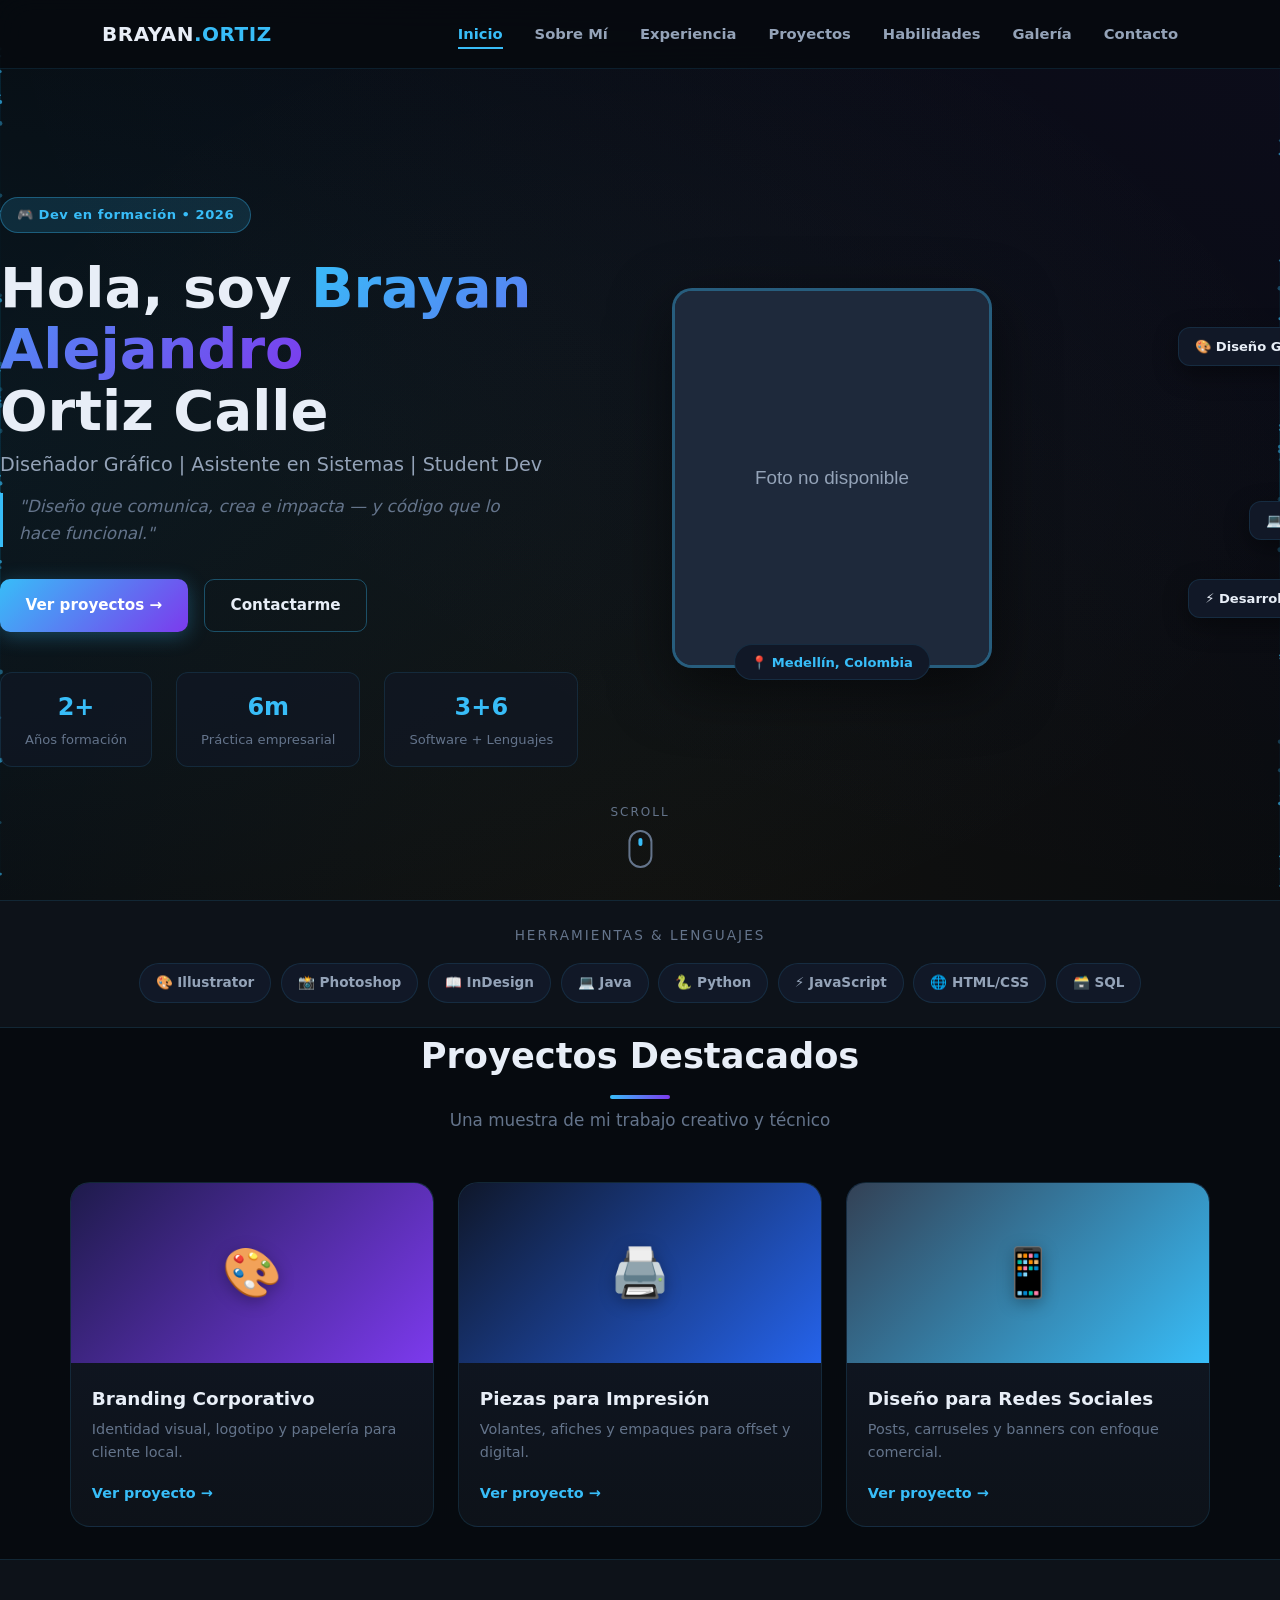
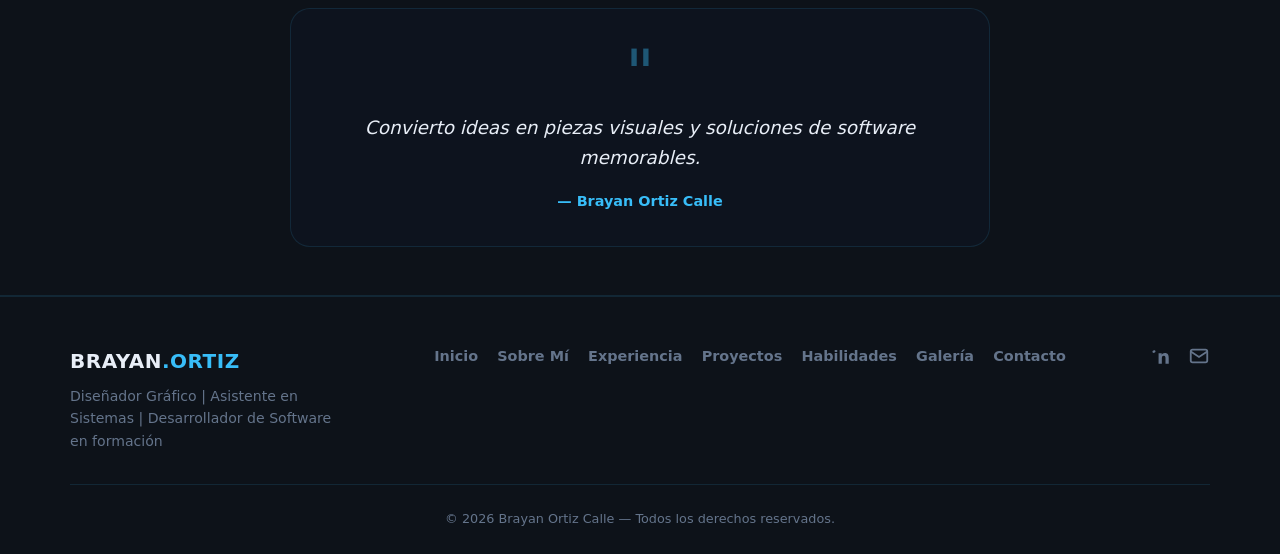
==== index.html @ 75aa7082 "Initial commit: Portafolio profesional multi-páginas - Brayan Ortiz Calle" ====
<!DOCTYPE html>
<html lang="es">
<head>
    <meta charset="UTF-8">
    <meta name="viewport" content="width=device-width, initial-scale=1.0">
    <title>Brayan Ortiz Calle | Diseñador Gráfico & Dev en Formación</title>
    <meta name="description" content="Portafolio de Brayan Ortiz Calle — Diseñador Gráfico, Asistente en Sistemas y estudiante de Desarrollo de Software. Proyectos, habilidades y experiencia.">
    <meta name="keywords" content="Brayan Ortiz Calle, diseñador gráfico, portafolio, desarrollo de software, Medellín, Adobe, Illustrator, Photoshop, Java, Python">
    <meta name="author" content="Brayan Ortiz Calle">
    <meta name="robots" content="index, follow">
    <meta property="og:title" content="Brayan Ortiz Calle — Portafolio Profesional">
    <meta property="og:description" content="Diseñador Gráfico | Asistente en Sistemas | Dev en Formación">
    <meta property="og:type" content="website">
    <meta property="og:url" content="https://brayanortiz906-lab.github.io/BrayanOrtizCalle/">
    <link rel="canonical" href="https://brayanortiz906-lab.github.io/BrayanOrtizCalle/">
    <link rel="stylesheet" href="css/style.css">
</head>
<body>
    <!-- NAVBAR -->
    <nav class="navbar">
        <div class="nav-container">
            <a href="index.html" class="nav-logo">BRAYAN<span>.ORTIZ</span></a>
            <button class="hamburger" id="hamburger" aria-label="Menu">
                <span></span><span></span><span></span>
            </button>
            <ul class="nav-menu" id="navMenu">
                <li><a href="index.html" class="active">Inicio</a></li>
                <li><a href="sobre-mi.html">Sobre Mí</a></li>
                <li><a href="experiencia.html">Experiencia</a></li>
                <li><a href="proyectos.html">Proyectos</a></li>
                <li><a href="habilidades.html">Habilidades</a></li>
                <li><a href="galeria.html">Galería</a></li>
                <li><a href="contacto.html">Contacto</a></li>
            </ul>
        </div>
    </nav>

    <!-- HERO -->
    <section class="hero" id="inicio">
        <div class="hero-particles" id="particles"></div>
        <div class="hero-content">
            <div class="hero-text">
                <span class="hero-badge">🎮 Dev en formación • 2026</span>
                <h1>Hola, soy <span class="highlight">Brayan Alejandro</span><br>Ortiz Calle</h1>
                <p class="subtitle">Diseñador Gráfico | Asistente en Sistemas | Student Dev</p>
                <p class="tagline">"Diseño que comunica, crea e impacta — y código que lo hace funcional."</p>
                <div class="hero-buttons">
                    <a href="proyectos.html" class="btn btn-primary">Ver proyectos →</a>
                    <a href="contacto.html" class="btn btn-secondary">Contactarme</a>
                </div>
                <div class="hero-stats">
                    <div class="stat"><strong>2+</strong><span>Años formación</span></div>
                    <div class="stat"><strong>6m</strong><span>Práctica empresarial</span></div>
                    <div class="stat"><strong>3+6</strong><span>Software + Lenguajes</span></div>
                </div>
            </div>
            <div class="hero-image">
                <div class="image-wrapper">
                    <img src="img/perfil.jpg" alt="Brayan Ortiz Calle" class="profile-img" onerror="this.src='data:image/svg+xml,<svg xmlns=%22http://www.w3.org/2000/svg%22 viewBox=%220 0 300 380%22><rect fill=%22%231e293b%22 width=%22300%22 height=%22380%22/><text x=%2250%25%22 y=%2250%25%22 text-anchor=%22middle%22 dy=%22.3em%22 fill=%22%2394a3b8%22 font-size=%2218%22 font-family=%22sans-serif%22>Foto no disponible</text></svg>'">
                    <div class="image-badge">📍 Medellín, Colombia</div>
                </div>
                <!-- Floating badges -->
                <div class="float-badge float-1">🎨 Diseño Gráfico</div>
                <div class="float-badge float-2">💻 Sistemas</div>
                <div class="float-badge float-3">⚡ Desarrollo SW</div>
            </div>
        </div>
        <div class="scroll-indicator">
            <span>Scroll</span>
            <div class="mouse">
                <div class="wheel"></div>
            </div>
        </div>
    </section>

    <!-- SKILLS MINI -->
    <section class="skills-mini">
        <div class="container">
            <p class="skills-label">Herramientas & Lenguajes</p>
            <div class="skills-chips">
                <span class="chip">🎨 Illustrator</span>
                <span class="chip">📸 Photoshop</span>
                <span class="chip">📖 InDesign</span>
                <span class="chip">💻 Java</span>
                <span class="chip">🐍 Python</span>
                <span class="chip">⚡ JavaScript</span>
                <span class="chip">🌐 HTML/CSS</span>
                <span class="chip">🗃️ SQL</span>
            </div>
        </div>
    </section>

    <!-- FEATURED PROJECTS -->
    <section class="featured">
        <div class="container">
            <div class="section-header">
                <h2>Proyectos Destacados</h2>
                <p>Una muestra de mi trabajo creativo y técnico</p>
            </div>
            <div class="projects-grid">
                <div class="project-card">
                    <div class="project-img" style="background: linear-gradient(135deg, #1e1b4b, #7c3aed);">
                        <span class="proj-icon">🎨</span>
                    </div>
                    <div class="project-info">
                        <h3>Branding Corporativo</h3>
                        <p>Identidad visual, logotipo y papelería para cliente local.</p>
                        <a href="proyectos.html" class="proj-link">Ver proyecto →</a>
                    </div>
                </div>
                <div class="project-card">
                    <div class="project-img" style="background: linear-gradient(135deg, #0f172a, #2563eb);">
                        <span class="proj-icon">🖨️</span>
                    </div>
                    <div class="project-info">
                        <h3>Piezas para Impresión</h3>
                        <p>Volantes, afiches y empaques para offset y digital.</p>
                        <a href="proyectos.html" class="proj-link">Ver proyecto →</a>
                    </div>
                </div>
                <div class="project-card">
                    <div class="project-img" style="background: linear-gradient(135deg, #334155, #38bdf8);">
                        <span class="proj-icon">📱</span>
                    </div>
                    <div class="project-info">
                        <h3>Diseño para Redes Sociales</h3>
                        <p>Posts, carruseles y banners con enfoque comercial.</p>
                        <a href="proyectos.html" class="proj-link">Ver proyecto →</a>
                    </div>
                </div>
            </div>
        </div>
    </section>

    <!-- QUOTE -->
    <section class="quote-section">
        <div class="container">
            <blockquote class="quote-card">
                <span class="quote-mark">"</span>
                <p>Convierto ideas en piezas visuales y soluciones de software memorables.</p>
                <cite>— Brayan Ortiz Calle</cite>
            </blockquote>
        </div>
    </section>

    <!-- FOOTER -->
    <footer class="footer">
        <div class="container">
            <div class="footer-content">
                <div class="footer-brand">
                    <a href="index.html" class="nav-logo">BRAYAN<span>.ORTIZ</span></a>
                    <p>Diseñador Gráfico | Asistente en Sistemas | Desarrollador de Software en formación</p>
                </div>
                <div class="footer-links">
                    <a href="index.html">Inicio</a>
                    <a href="sobre-mi.html">Sobre Mí</a>
                    <a href="experiencia.html">Experiencia</a>
                    <a href="proyectos.html">Proyectos</a>
                    <a href="habilidades.html">Habilidades</a>
                    <a href="galeria.html">Galería</a>
                    <a href="contacto.html">Contacto</a>
                </div>
                <div class="footer-social">
                    <a href="https://www.linkedin.com/in/brayan-alejandro-ortiz-calle-86077b2bb" target="_blank" rel="noopener" aria-label="LinkedIn">
                        <svg viewBox="0 0 24 24" width="22" height="22" fill="currentColor"><path d="M20.447 20.452h-3.554v-5.569c0-1.328-.027-3.037-1.852-3.037-1.853 0-2.136 1.445-2.136 2.939v5.667H9.351V9h3.414v1.561h.046c.477-.9 1.637-1.85 3.37-1.85 3.601 0 4.267 2.37 4.267 5.455v6.286zM5.337 7.433c0 .718-.587 1.291-1.351 1.291-.764 0-1.35-.573-1.35-1.291 0-.717.586-1.29.764-1.291.176-.001.351-.075.526-.182.175-.108.45-.13.696-.13.717 0 1.351.573 1.351 1.291 0 .718-.587 1.291-1.351 1.291z"/></svg>
                    </a>
                    <a href="mailto:ortizcallebrayanalejadro@gmail.com" aria-label="Email">
                        <svg viewBox="0 0 24 24" width="22" height="22" fill="none" stroke="currentColor" stroke-width="2"><rect x="3" y="5" width="18" height="14" rx="2"/><path d="M3 7l9 6 9-6"/></svg>
                    </a>
                </div>
            </div>
            <p class="footer-copy">© 2026 Brayan Ortiz Calle — Todos los derechos reservados.</p>
        </div>
    </footer>

    <script src="js/main.js"></script>
</body>
</html>
---- css/style.css ----
/* ═══════════════════════════════════════
   Brayan Ortiz Calle — Portafolio V2
   Tema: Aventurero / Gaming / Vehicles
   ═══════════════════════════════════════ */

:root {
    --bg-primary: #060a0f;
    --bg-secondary: #0d1219;
    --bg-card: #111827;
    --bg-card-hover: #1a2332;
    --text-primary: #e8eef7;
    --text-secondary: #94a3b8;
    --text-muted: #64748b;
    --accent: #38bdf8;
    --accent2: #7c3aed;
    --accent3: #f59e0b;
    --accent-glow: rgba(56, 189, 248, 0.15);
    --danger: #ef4444;
    --success: #22c55e;
    --border: rgba(56, 189, 248, 0.12);
    --border-hover: rgba(56, 189, 248, 0.35);
    --radius: 14px;
    --radius-lg: 20px;
    --font-main: 'Segoe UI', system-ui, -apple-system, sans-serif;
    --max-width: 1140px;
}

/* ═══ RESET & BASE ═══ */
*, *::before, *::after { margin: 0; padding: 0; box-sizing: border-box; }
html { scroll-behavior: smooth; }
body {
    font-family: var(--font-main);
    background: var(--bg-primary);
    color: var(--text-primary);
    line-height: 1.6;
    overflow-x: hidden;
}
a { color: inherit; text-decoration: none; transition: .25s; }
img { max-width: 100%; display: block; }
ul { list-style: none; }
.container { width: 92%; max-width: var(--max-width); margin: 0 auto; }
.section { padding: 5rem 0; }

/* ═══ SCROLLBAR ═══ */
::-webkit-scrollbar { width: 8px; }
::-webkit-scrollbar-track { background: var(--bg-primary); }
::-webkit-scrollbar-thumb { background: var(--accent); border-radius: 4px; }
::-webkit-scrollbar-thumb:hover { background: var(--accent2); }

/* ═══ SELECTION ═══ */
::selection { background: var(--accent); color: var(--bg-primary); }

/* ═══ NAVBAR ═══ */
.navbar {
    position: fixed;
    top: 0;
    left: 0;
    right: 0;
    z-index: 1000;
    background: rgba(6, 10, 15, 0.85);
    backdrop-filter: blur(16px);
    border-bottom: 1px solid var(--border);
    padding: 0 0;
}
.nav-container {
    max-width: var(--max-width);
    margin: 0 auto;
    padding: 0 2rem;
    display: flex;
    align-items: center;
    justify-content: space-between;
    height: 68px;
}
.nav-logo {
    font-size: 1.25rem;
    font-weight: 800;
    letter-spacing: 0.5px;
}
.nav-logo span { color: var(--accent); }
.nav-menu { display: flex; gap: 2rem; }
.nav-menu a {
    color: var(--text-secondary);
    font-weight: 600;
    font-size: 0.92rem;
    position: relative;
    padding: 0.3rem 0;
}
.nav-menu a::after {
    content: '';
    position: absolute;
    bottom: -2px;
    left: 0;
    width: 0;
    height: 2px;
    background: var(--accent);
    transition: width .25s;
}
.nav-menu a:hover, .nav-menu a.active { color: var(--accent); }
.nav-menu a:hover::after, .nav-menu a.active::after { width: 100%; }

.hamburger {
    display: none;
    flex-direction: column;
    gap: 5px;
    cursor: pointer;
    padding: 4px;
    z-index: 1001;
}
.hamburger span {
    width: 26px;
    height: 2px;
    background: var(--text-primary);
    border-radius: 2px;
    transition: .3s;
}
.hamburger.active span:nth-child(1) { transform: rotate(45deg) translate(5px, 5px); }
.hamburger.active span:nth-child(2) { opacity: 0; }
.hamburger.active span:nth-child(3) { transform: rotate(-45deg) translate(5px, -5px); }

/* ═══ HERO ═══ */
.hero {
    min-height: 100vh;
    display: flex;
    align-items: center;
    justify-content: center;
    position: relative;
    background: var(--bg-primary);
    padding: 8rem 0 4rem;
    overflow: hidden;
}
.hero::before {
    content: '';
    position: absolute;
    top: -50%;
    left: -50%;
    width: 200%;
    height: 200%;
    background:
        radial-gradient(ellipse at 20% 50%, rgba(56, 189, 248, 0.08) 0%, transparent 50%),
        radial-gradient(ellipse at 80% 20%, rgba(124, 58, 237, 0.06) 0%, transparent 50%),
        radial-gradient(ellipse at 50% 80%, rgba(245, 158, 11, 0.05) 0%, transparent 50%);
    animation: heroBgShift 20s ease-in-out infinite alternate;
    pointer-events: none;
}
@keyframes heroBgShift {
    0% { transform: translate(0, 0) rotate(0deg); }
    100% { transform: translate(-5%, -5%) rotate(3deg); }
}

/* Particles canvas */
#particles {
    position: absolute;
    top: 0;
    left: 0;
    width: 100%;
    height: 100%;
    pointer-events: none;
    z-index: 0;
}

.hero-content {
    position: relative;
    z-index: 1;
    display: grid;
    grid-template-columns: 1fr 1fr;
    gap: 4rem;
    align-items: center;
    width: 100%;
}
.hero-text { max-width: 600px; }
.hero-badge {
    display: inline-block;
    background: var(--accent-glow);
    border: 1px solid var(--border-hover);
    color: var(--accent);
    padding: 0.4rem 1rem;
    border-radius: 999px;
    font-size: 0.82rem;
    font-weight: 700;
    letter-spacing: 0.5px;
    margin-bottom: 1.5rem;
    animation: fadeInUp 0.6s ease forwards;
}
.hero-text h1 {
    font-size: clamp(2.2rem, 5vw, 3.5rem);
    line-height: 1.1;
    margin-bottom: 0.5rem;
    animation: fadeInUp 0.6s 0.1s ease both;
}
.hero-text h1 .highlight {
    background: linear-gradient(135deg, var(--accent), var(--accent2));
    -webkit-background-clip: text;
    -webkit-text-fill-color: transparent;
    background-clip: text;
}
.subtitle {
    font-size: clamp(1rem, 2vw, 1.2rem);
    color: var(--text-secondary);
    font-weight: 500;
    margin-bottom: 0.8rem;
    animation: fadeInUp 0.6s 0.2s ease both;
}
.tagline {
    color: var(--text-muted);
    font-size: 1.05rem;
    max-width: 500px;
    margin-bottom: 2rem;
    font-style: italic;
    border-left: 3px solid var(--accent);
    padding-left: 1rem;
    animation: fadeInUp 0.6s 0.3s ease both;
}
.hero-buttons {
    display: flex;
    gap: 1rem;
    flex-wrap: wrap;
    margin-bottom: 2.5rem;
    animation: fadeInUp 0.6s 0.4s ease both;
}
.btn {
    display: inline-flex;
    align-items: center;
    gap: 0.5rem;
    padding: 0.85rem 1.6rem;
    border-radius: 10px;
    font-weight: 700;
    font-size: 0.95rem;
    transition: all .25s;
    border: none;
    cursor: pointer;
}
.btn-primary {
    background: linear-gradient(135deg, var(--accent), var(--accent2));
    color: #fff;
    box-shadow: 0 4px 20px rgba(56, 189, 248, 0.3);
}
.btn-primary:hover {
    transform: translateY(-3px);
    box-shadow: 0 8px 30px rgba(56, 189, 248, 0.45);
}
.btn-secondary {
    background: transparent;
    border: 1.5px solid var(--border-hover);
    color: var(--text-primary);
}
.btn-secondary:hover {
    border-color: var(--accent);
    color: var(--accent);
    transform: translateY(-3px);
}

.hero-stats {
    display: flex;
    gap: 1.5rem;
    animation: fadeInUp 0.6s 0.5s ease both;
}
.hero-stats .stat {
    background: rgba(17, 24, 39, 0.6);
    border: 1px solid var(--border);
    border-radius: 12px;
    padding: 0.9rem 1.5rem;
    text-align: center;
    min-width: 110px;
}
.hero-stats .stat strong {
    display: block;
    font-size: 1.5rem;
    color: var(--accent);
}
.hero-stats .stat span {
    font-size: 0.82rem;
    color: var(--text-muted);
    margin-top: 0.2rem;
}

/* Hero image */
.hero-image { position: relative; animation: fadeInUp 0.6s 0.3s ease both; }
.image-wrapper {
    position: relative;
    display: inline-block;
}
.profile-img {
    width: 320px;
    height: 380px;
    object-fit: cover;
    border-radius: 20px;
    border: 3px solid var(--border-hover);
    box-shadow: 0 20px 60px rgba(0, 0, 0, 0.5);
    background: #1e293b;
    transition: transform .4s;
}
.profile-img:hover { transform: scale(1.02); }
.image-badge {
    position: absolute;
    bottom: -12px;
    left: 50%;
    transform: translateX(-50%);
    background: var(--bg-card);
    border: 1px solid var(--border);
    padding: 0.4rem 1rem;
    border-radius: 999px;
    font-size: 0.82rem;
    font-weight: 600;
    color: var(--accent);
    white-space: nowrap;
}

.float-badge {
    position: absolute;
    background: var(--bg-card);
    border: 1px solid var(--border);
    border-radius: 12px;
    padding: 0.5rem 1rem;
    font-size: 0.82rem;
    font-weight: 600;
    color: var(--text-primary);
    box-shadow: 0 8px 24px rgba(0, 0, 0, 0.4);
    animation: float 3s ease-in-out infinite;
    white-space: nowrap;
}
.float-1 { top: 10%; right: -10%; animation-delay: 0s; }
.float-2 { top: 55%; right: -15%; animation-delay: 0.5s; }
.float-3 { bottom: 15%; right: -10%; animation-delay: 1s; }
@keyframes float {
    0%, 100% { transform: translateY(0); }
    50% { transform: translateY(-10px); }
}

.scroll-indicator {
    position: absolute;
    bottom: 2rem;
    left: 50%;
    transform: translateX(-50%);
    display: flex;
    flex-direction: column;
    align-items: center;
    gap: 0.5rem;
    color: var(--text-muted);
    font-size: 0.75rem;
    letter-spacing: 2px;
    text-transform: uppercase;
    animation: bounce 2s infinite;
}
.mouse {
    width: 24px;
    height: 38px;
    border: 2px solid var(--text-muted);
    border-radius: 12px;
    position: relative;
}
.wheel {
    width: 4px;
    height: 8px;
    background: var(--accent);
    border-radius: 2px;
    position: absolute;
    top: 6px;
    left: 50%;
    transform: translateX(-50%);
    animation: scrollWheel 2s infinite;
}
@keyframes scrollWheel {
    0% { opacity: 1; transform: translateX(-50%) translateY(0); }
    100% { opacity: 0; transform: translateX(-50%) translateY(14px); }
}
@keyframes bounce {
    0%, 100% { transform: translateX(-50%) translateY(0); }
    50% { transform: translateX(-50%) translateY(-6px); }
}
@keyframes fadeInUp {
    from { opacity: 0; transform: translateY(25px); }
    to { opacity: 1; transform: translateY(0); }
}

/* ═══ SKILLS MINI ═══ */
.skills-mini {
    background: var(--bg-secondary);
    border-top: 1px solid var(--border);
    border-bottom: 1px solid var(--border);
    padding: 1.5rem 0;
}
.skills-label {
    text-align: center;
    color: var(--text-muted);
    font-size: 0.85rem;
    text-transform: uppercase;
    letter-spacing: 2px;
    margin-bottom: 1rem;
}
.skills-chips {
    display: flex;
    flex-wrap: wrap;
    justify-content: center;
    gap: 0.6rem;
}
.chip {
    background: var(--bg-card);
    border: 1px solid var(--border);
    color: var(--text-secondary);
    padding: 0.5rem 1rem;
    border-radius: 999px;
    font-size: 0.85rem;
    font-weight: 600;
    transition: all .2s;
}
.chip:hover {
    border-color: var(--accent);
    color: var(--accent);
    transform: translateY(-2px);
    box-shadow: 0 4px 12px rgba(56, 189, 248, 0.15);
}

/* ═══ SECTION HEADER ═══ */
.section-header {
    text-align: center;
    margin-bottom: 3rem;
}
.section-header h2 {
    font-size: clamp(1.8rem, 3.5vw, 2.2rem);
    margin-bottom: 0.5rem;
}
.section-header h2::after {
    content: '';
    display: block;
    width: 60px;
    height: 4px;
    background: linear-gradient(90deg, var(--accent), var(--accent2));
    margin: 0.7rem auto 0;
    border-radius: 2px;
}
.section-header p {
    color: var(--text-muted);
    font-size: 1.05rem;
    max-width: 550px;
    margin: 0 auto;
}

/* ═══ FEATURED PROJECTS ═══ */
.featured { background: var(--bg-primary); }
.projects-grid {
    display: grid;
    grid-template-columns: repeat(auto-fit, minmax(280px, 1fr));
    gap: 1.5rem;
}
.project-card {
    background: linear-gradient(180deg, var(--bg-card), var(--bg-secondary));
    border: 1px solid var(--border);
    border-radius: var(--radius-lg);
    overflow: hidden;
    transition: all .3s;
    cursor: pointer;
}
.project-card:hover {
    transform: translateY(-8px);
    border-color: var(--border-hover);
    box-shadow: 0 20px 50px rgba(0, 0, 0, 0.4);
}
.project-img {
    height: 180px;
    display: flex;
    align-items: center;
    justify-content: center;
    font-size: 3.5rem;
}
.project-info { padding: 1.3rem; }
.project-info h3 { font-size: 1.15rem; margin-bottom: 0.3rem; }
.project-info p {
    color: var(--text-muted);
    font-size: 0.9rem;
    margin-bottom: 0.8rem;
}
.proj-link {
    color: var(--accent);
    font-weight: 700;
    font-size: 0.9rem;
    display: inline-flex;
    align-items: center;
    gap: 0.3rem;
}
.proj-link:hover { gap: 0.6rem; }

/* ═══ QUOTE SECTION ═══ */
.quote-section {
    background: var(--bg-secondary);
    border-top: 1px solid var(--border);
    border-bottom: 1px solid var(--border);
    padding: 3rem 0;
}
.quote-card {
    max-width: 700px;
    margin: 0 auto;
    text-align: center;
    padding: 2rem;
    background: rgba(17, 24, 39, 0.4);
    border: 1px solid var(--border);
    border-radius: var(--radius-lg);
}
.quote-card .quote-mark {
    font-size: 4rem;
    color: var(--accent);
    line-height: 1;
    opacity: 0.4;
}
.quote-card p {
    font-size: 1.15rem;
    font-style: italic;
    margin: 0.5rem 0 1rem;
    color: var(--text-primary);
}
.quote-card cite {
    color: var(--accent);
    font-weight: 700;
    font-style: normal;
    font-size: 0.9rem;
}

/* ═══ FOOTER ═══ */
.footer {
    background: var(--bg-secondary);
    border-top: 1px solid var(--border);
    padding: 3rem 0 1.5rem;
}
.footer-content {
    display: flex;
    flex-wrap: wrap;
    justify-content: space-between;
    align-items: flex-start;
    gap: 2rem;
}
.footer-brand .nav-logo { display: inline-block; margin-bottom: 0.5rem; }
.footer-brand p {
    color: var(--text-muted);
    font-size: 0.88rem;
    max-width: 280px;
}
.footer-links { display: flex; flex-wrap: wrap; gap: 1.2rem; }
.footer-links a {
    color: var(--text-muted);
    font-weight: 600;
    font-size: 0.9rem;
}
.footer-links a:hover { color: var(--accent); }
.footer-social { display: flex; gap: 1rem; }
.footer-social a { color: var(--text-muted); transition: .2s; }
.footer-social a:hover { color: var(--accent); transform: translateY(-2px); }
.footer-copy {
    text-align: center;
    color: var(--text-muted);
    font-size: 0.8rem;
    margin-top: 2rem;
    padding-top: 1.5rem;
    border-top: 1px solid var(--border);
}

/* ═══ RESPONSIVE ═══ */
/* ── Página Sobre Mí ── */
.sobre-mi-section { background: var(--bg-primary); }
.about-grid {
  display: grid;
  grid-template-columns: 380px 1fr;
  gap: 3rem;
  align-items: start;
  margin-bottom: 3rem;
}
.about-image-col { position: relative; }
.about-image-wrapper {
  position: relative;
}
.about-img {
  width: 320px;
  height: 380px;
  object-fit: cover;
  border-radius: var(--radius-lg);
  border: 3px solid var(--border-hover);
  box-shadow: 0 20px 60px rgba(0,0,0,.5);
  background: #1e293b;
}
.about-image-glow {
  position: absolute;
  inset: -15px;
  border: 1px solid rgba(56,189,248,.2);
  border-radius: 26px;
  animation: spin 20s linear infinite;
  pointer-events: none;
}
@keyframes spin { to { transform: rotate(360deg); } }
.about-location-badge {
  display: flex;
  align-items: center;
  gap: .4rem;
  background: var(--bg-card);
  border: 1px solid var(--border);
  padding: .4rem .9rem;
  border-radius: 999px;
  font-size: .85rem;
  font-weight: 600;
  color: var(--accent);
  margin-top: 1rem;
}
.loc-icon { font-size: 1rem; }
.about-text-col { padding-top: .5rem; }
.about-heading {
  font-size: 1.3rem;
  margin-bottom: 1rem;
  color: var(--accent);
}
.about-text-col > p {
  color: var(--text-secondary);
  margin-bottom: 1rem;
}
.about-values {
  display: grid;
  grid-template-columns: 1fr 1fr 1fr;
  gap: 1rem;
  margin: 2rem 0;
}
.value-card {
  background: var(--bg-card);
  border: 1px solid var(--border);
  border-radius: var(--radius);
  padding: 1.2rem;
  transition: all .25s;
}
.value-card:hover {
  border-color: var(--border-hover);
  transform: translateY(-4px);
  box-shadow: 0 10px 30px rgba(0,0,0,.3);
}
.value-icon { font-size: 1.8rem; margin-bottom: .5rem; display: block; }
.value-card h4 { font-size: 1rem; margin-bottom: .3rem; }
.value-card p { color: var(--text-muted); font-size: .88rem; }
.hobbies-section {
  margin-top: 2rem;
  padding-top: 1.5rem;
  border-top: 1px solid var(--border);
}
.hobbies-section h4 {
  margin-bottom: 1rem;
  color: var(--text-primary);
}
.hobbies-grid {
  display: flex;
  flex-wrap: wrap;
  gap: .6rem;
}
.hobby-tag {
  background: var(--bg-card);
  border: 1px solid var(--border);
  color: var(--text-secondary);
  padding: .5rem .9rem;
  border-radius: 999px;
  font-size: .85rem;
  font-weight: 600;
  transition: all .2s;
}
.hobby-tag:hover {
  border-color: var(--accent);
  color: var(--accent);
  transform: translateY(-2px);
}
.stats-container {
  display: flex;
  align-items: stretch;
  gap: 0;
  background: var(--bg-card);
  border: 1px solid var(--border);
  border-radius: var(--radius-lg);
  overflow: hidden;
  max-width: 800px;
  margin: 0 auto;
}
.big-stat {
  flex: 1;
  padding: 1.5rem 1rem;
  text-align: center;
  border-right: 1px solid var(--border);
}
.big-stat:last-child { border-right: none; }
.big-stat-num {
  display: block;
  font-size: 2.2rem;
  font-weight: 800;
  color: var(--accent);
  font-variant-numeric: tabular-nums;
}
.big-stat-label {
  font-size: .82rem;
  color: var(--text-muted);
  margin-top: .2rem;
}
.big-stat-divider {
  width: 1px;
  background: var(--border);
  align-self: stretch;
}

/* ── Página Experiencia ── */
.experiencia-section { background: var(--bg-primary); }
.timeline {
  position: relative;
  max-width: 800px;
  margin: 0 auto;
  padding: 1rem 0;
}
.timeline::before {
  content: '';
  position: absolute;
  left: 20px;
  top: 0;
  bottom: 0;
  width: 2px;
  background: linear-gradient(180deg, var(--accent), var(--accent2), transparent);
}
.timeline-item {
  position: relative;
  padding-left: 55px;
  margin-bottom: 2rem;
}
.tl-dot {
  position: absolute;
  left: 12px;
  top: 18px;
  width: 18px;
  height: 18px;
  border-radius: 50%;
  background: var(--accent);
  box-shadow: 0 0 0 5px rgba(56,189,248,.2), 0 0 20px rgba(56,189,248,.3);
  z-index: 1;
}
.tl-card {
  background: linear-gradient(180deg, var(--bg-card), var(--bg-secondary));
  border: 1px solid var(--border);
  border-radius: var(--radius);
  padding: 1.5rem;
  transition: all .25s;
}
.tl-card:hover {
  border-color: var(--border-hover);
  box-shadow: 0 8px 30px rgba(0,0,0,.3);
}
.tl-header {
  display: flex;
  justify-content: space-between;
  align-items: center;
  margin-bottom: .8rem;
  flex-wrap: wrap;
  gap: .5rem;
}
.tl-date {
  color: var(--accent);
  font-weight: 700;
  font-size: .88rem;
}
.tl-duration {
  background: var(--bg-primary);
  border: 1px solid var(--border);
  color: var(--text-muted);
  padding: .2rem .7rem;
  border-radius: 999px;
  font-size: .78rem;
}
.tl-card h3 { font-size: 1.2rem; margin-bottom: .2rem; }
.tl-card .empresa {
  color: var(--accent);
  font-weight: 700;
  font-size: .95rem;
  margin-bottom: .8rem;
}
.tl-list { margin-left: 1.2rem; color: var(--text-secondary); }
.tl-list li { margin-bottom: .4rem; font-size: .92rem; }
.tl-list li::before { content: '✓ '; color: var(--success); }

.exp-skills {
  margin-top: 3rem;
  padding: 2rem;
  background: var(--bg-card);
  border: 1px solid var(--border);
  border-radius: var(--radius-lg);
}
.exp-skills-title {
  margin-bottom: 1.2rem;
  color: var(--text-primary);
}
.exp-skills-grid {
  display: flex;
  flex-wrap: wrap;
  gap: .6rem;
}
.exp-skill-chip {
  background: var(--bg-primary);
  border: 1px solid var(--border);
  color: var(--text-secondary);
  padding: .5rem .9rem;
  border-radius: 999px;
  font-size: .85rem;
  font-weight: 600;
  transition: all .2s;
}
.exp-skill-chip:hover {
  border-color: var(--accent);
  color: var(--accent);
  transform: translateY(-2px);
}

/* ── Página Proyectos ── */
.proyectos-section { background: var(--bg-primary); }
.filter-bar {
  display: flex;
  justify-content: center;
  gap: .8rem;
  margin-bottom: 2.5rem;
  flex-wrap: wrap;
}
.filter-btn {
  background: var(--bg-card);
  border: 1px solid var(--border);
  color: var(--text-secondary);
  padding: .55rem 1.2rem;
  border-radius: 999px;
  font-size: .88rem;
  font-weight: 600;
  cursor: pointer;
  transition: all .2s;
}
.filter-btn:hover {
  border-color: var(--accent);
  color: var(--accent);
}
.filter-btn.active {
  background: var(--accent);
  border-color: var(--accent);
  color: var(--bg-primary);
}
.projects-grid {
  display: grid;
  grid-template-columns: repeat(auto-fit, minmax(300px, 1fr));
  gap: 1.5rem;
  margin-bottom: 2rem;
}
.project-card {
  background: linear-gradient(180deg, var(--bg-card), var(--bg-secondary));
  border: 1px solid var(--border);
  border-radius: var(--radius-lg);
  overflow: hidden;
  transition: all .3s;
}
.project-card:hover {
  transform: translateY(-6px);
  border-color: var(--border-hover);
  box-shadow: 0 18px 45px rgba(0,0,0,.4);
}
.project-img {
  height: 180px;
  display: flex;
  align-items: center;
  justify-content: center;
  position: relative;
  font-size: 3rem;
  transition: transform .3s;
}
.project-card:hover .project-img { transform: scale(1.03); }
.proj-icon { filter: drop-shadow(0 4px 8px rgba(0,0,0,.3)); }
.project-img-overlay {
  position: absolute;
  top: 1rem;
  right: 1rem;
}
.overlay-tag {
  background: rgba(0,0,0,.6);
  backdrop-filter: blur(8px);
  padding: .3rem .7rem;
  border-radius: 8px;
  font-size: .75rem;
  font-weight: 700;
  color: var(--accent);
}
.project-meta {
  margin-bottom: .5rem;
  display: flex;
  gap: .5rem;
  flex-wrap: wrap;
}
.meta-tag {
  background: var(--accent-glow);
  border: 1px solid var(--border);
  color: var(--accent);
  padding: .15rem .6rem;
  border-radius: 6px;
  font-size: .72rem;
  font-weight: 700;
}
.project-info { padding: 1.3rem; }
.project-info h3 { font-size: 1.15rem; margin-bottom: .3rem; }
.project-info p {
  color: var(--text-muted);
  font-size: .9rem;
  margin-bottom: 1rem;
}
.project-tags {
  display: flex;
  gap: .5rem;
  flex-wrap: wrap;
}
.p-tag {
  background: var(--bg-primary);
  border: 1px solid var(--border);
  color: var(--text-muted);
  padding: .25rem .6rem;
  border-radius: 6px;
  font-size: .75rem;
  font-weight: 600;
}
.projects-cta {
  text-align: center;
  padding: 2rem;
  background: var(--bg-card);
  border: 1px solid var(--border);
  border-radius: var(--radius-lg);
}
.projects-cta p {
  color: var(--text-secondary);
  margin-bottom: 1rem;
}
.projects-cta .btn { margin-top: .5rem; }

/* ── Página Habilidades ── */
.habilidades-section { background: var(--bg-primary); }
.skills-category {
  margin-bottom: 2.5rem;
}
.category-title {
  font-size: 1.3rem;
  margin-bottom: 1.2rem;
  padding-bottom: .6rem;
  border-bottom: 2px solid var(--border);
  display: inline-block;
}
.soft-skills-row {
  display: grid;
  grid-template-columns: repeat(auto-fit, minmax(240px, 1fr));
  gap: 1rem;
}
.soft-skill {
  background: var(--bg-card);
  border: 1px solid var(--border);
  border-radius: var(--radius);
  padding: 1.2rem;
  transition: all .25s;
}
.soft-skill:hover {
  border-color: var(--border-hover);
  transform: translateY(-3px);
}
.soft-icon { font-size: 1.8rem; display: block; margin-bottom: .5rem; }
.soft-skill h4 { font-size: 1rem; margin-bottom: .3rem; }
.soft-skill p { color: var(--text-muted); font-size: .88rem; }
.skills-progress {
  display: flex;
  flex-direction: column;
  gap: 1rem;
}
.skill-item { background: var(--bg-card); border: 1px solid var(--border); border-radius: var(--radius); padding: 1rem 1.2rem; }
.skill-header {
  display: flex;
  justify-content: space-between;
  align-items: center;
  margin-bottom: .6rem;
  flex-wrap: wrap;
  gap: .5rem;
}
.skill-header > div { display: flex; align-items: center; gap: .5rem; }
.skill-icon { font-size: 1.3rem; }
.skill-name { font-weight: 700; font-size: .95rem; }
.skill-percent {
  color: var(--accent);
  font-weight: 800;
  font-size: .9rem;
  font-variant-numeric: tabular-nums;
}
.skill-bar-bg {
  height: 10px;
  background: var(--bg-primary);
  border-radius: 999px;
  overflow: hidden;
  border: 1px solid var(--border);
}
.skill-bar-fill {
  height: 100%;
  background: linear-gradient(90deg, var(--accent), var(--accent2));
  border-radius: 999px;
  transition: width 1.2s cubic-bezier(0.25, 0.46, 0.45, 0.94);
}
.tools-grid {
  display: flex;
  flex-wrap: wrap;
  gap: .6rem;
}
.tool-chip {
  background: var(--bg-card);
  border: 1px solid var(--border);
  color: var(--text-secondary);
  padding: .5rem 1rem;
  border-radius: 999px;
  font-size: .85rem;
  font-weight: 600;
  display: flex;
  align-items: center;
  gap: .4rem;
  transition: all .2s;
}
.tool-chip:hover {
  border-color: var(--accent);
  color: var(--accent);
  transform: translateY(-2px);
}
.chip-icon { font-size: 1rem; }

/* ── Página Galería ── */
.galeria-section { background: var(--bg-primary); }
.galeria-grid {
  display: grid;
  grid-template-columns: repeat(auto-fit, minmax(260px, 1fr));
  gap: 1.5rem;
  margin-bottom: 2rem;
}
.galeria-item {
  background: var(--bg-card);
  border: 1px solid var(--border);
  border-radius: var(--radius-lg);
  overflow: hidden;
  cursor: pointer;
  transition: all .3s;
}
.galeria-item:hover {
  transform: translateY(-6px);
  border-color: var(--border-hover);
  box-shadow: 0 15px 40px rgba(0,0,0,.4);
}
.galeria-img {
  height: 170px;
  display: flex;
  align-items: center;
  justify-content: center;
  font-size: 3.5rem;
  transition: transform .3s;
}
.galeria-item:hover .galeria-img { transform: scale(1.05); }
.galeria-icon { filter: drop-shadow(0 4px 8px rgba(0,0,0,.3)); }
.galeria-item figcaption {
  padding: 1.2rem;
}
.galeria-tag {
  display: inline-block;
  background: var(--accent-glow);
  color: var(--accent);
  padding: .2rem .6rem;
  border-radius: 6px;
  font-size: .72rem;
  font-weight: 700;
  margin-bottom: .4rem;
}
.galeria-item h3 { font-size: 1.05rem; margin-bottom: .2rem; }
.galeria-item p { color: var(--text-muted); font-size: .88rem; }
.galeria-notice {
  text-align: center;
  padding: 1.5rem;
  background: var(--bg-card);
  border: 1px solid var(--border);
  border-radius: var(--radius);
}
.galeria-notice p { color: var(--text-muted); font-size: .88rem; }
.galeria-notice code {
  background: var(--bg-primary);
  padding: .1rem .4rem;
  border-radius: 4px;
  color: var(--accent);
  font-size: .82rem;
}

/* ── Página Contacto ── */
.contacto-section { background: var(--bg-primary); }
.contacto-grid {
  display: grid;
  grid-template-columns: 340px 1fr;
  gap: 2rem;
  align-items: start;
}
.contacto-info { display: flex; flex-direction: column; gap: .8rem; }
.contacto-card {
  background: var(--bg-card);
  border: 1px solid var(--border);
  border-radius: var(--radius);
  padding: 1.1rem 1.3rem;
  display: flex;
  gap: .8rem;
  align-items: flex-start;
  transition: all .25s;
}
.contacto-card:hover {
  border-color: var(--border-hover);
  transform: translateX(4px);
}
.cc-icon { font-size: 1.5rem; flex-shrink: 0; margin-top: 2px; }
.contacto-card h4 { font-size: 1rem; margin-bottom: .2rem; }
.contacto-link {
  color: var(--accent);
  font-weight: 600;
  font-size: .92rem;
}
.contacto-link:hover { text-decoration: underline; }
.contacto-text { color: var(--text-secondary); font-size: .92rem; }
.contacto-text.available { color: var(--success); font-weight: 700; }
.contacto-sub { color: var(--text-muted); font-size: .82rem; margin-top: .2rem; }
.contacto-form-col { }
.contacto-form-card {
  background: var(--bg-card);
  border: 1px solid var(--border);
  border-radius: var(--radius-lg);
  padding: 2rem;
}
.contacto-form-card h3 {
  font-size: 1.3rem;
  margin-bottom: 1.5rem;
  color: var(--text-primary);
}
.form-group { margin-bottom: 1rem; }
.form-group label {
  display: block;
  font-size: .88rem;
  font-weight: 700;
  color: var(--text-secondary);
  margin-bottom: .4rem;
}
.form-group input, .form-group textarea {
  width: 100%;
  background: var(--bg-primary);
  border: 1px solid var(--border);
  color: var(--text-primary);
  padding: .8rem 1rem;
  border-radius: 10px;
  font-family: inherit;
  font-size: 1rem;
  transition: all .2s;
}
.form-group input:focus, .form-group textarea:focus {
  outline: none;
  border-color: var(--accent);
  box-shadow: 0 0 0 3px rgba(56,189,248,.15);
}
.submit-btn {
  width: 100%;
  justify-content: center;
  margin-top: .5rem;
}
.form-note {
  text-align: center;
  color: var(--text-muted);
  font-size: .82rem;
  margin-top: 1rem;
}

/* ═══ RESPONSIVE ═══ */
@media (max-width: 900px) {
    .hero-content { grid-template-columns: 1fr; text-align: center; }
    .hero-image { order: -1; }
    .hero-image .float-badge { display: none; }
    .profile-img { width: 240px; height: 290px; }
    .nav-menu {
        position: absolute;
        top: 68px;
        left: 0;
        right: 0;
        flex-direction: column;
        background: var(--bg-primary);
        padding: 1rem 2rem;
        border-bottom: 1px solid var(--border);
        display: none;
    }
    .nav-menu.open { display: flex; }
    .hamburger { display: flex; }
    .hero-stats { justify-content: center; }
    .hero-buttons { justify-content: center; }
    .footer-content { flex-direction: column; }
    .tagline { text-align: center; border-left: none; border-top: 2px solid var(--accent); padding-top: 0.8rem; }
    .image-badge { left: 50%; }
}

@media (max-width: 500px) {
    .hero-stats { flex-direction: column; align-items: center; gap: 0.8rem; }
    .hero-buttons { flex-direction: column; align-items: center; }
    .btn { width: 100%; justify-content: center; }
    .section { padding: 3rem 0; }
}
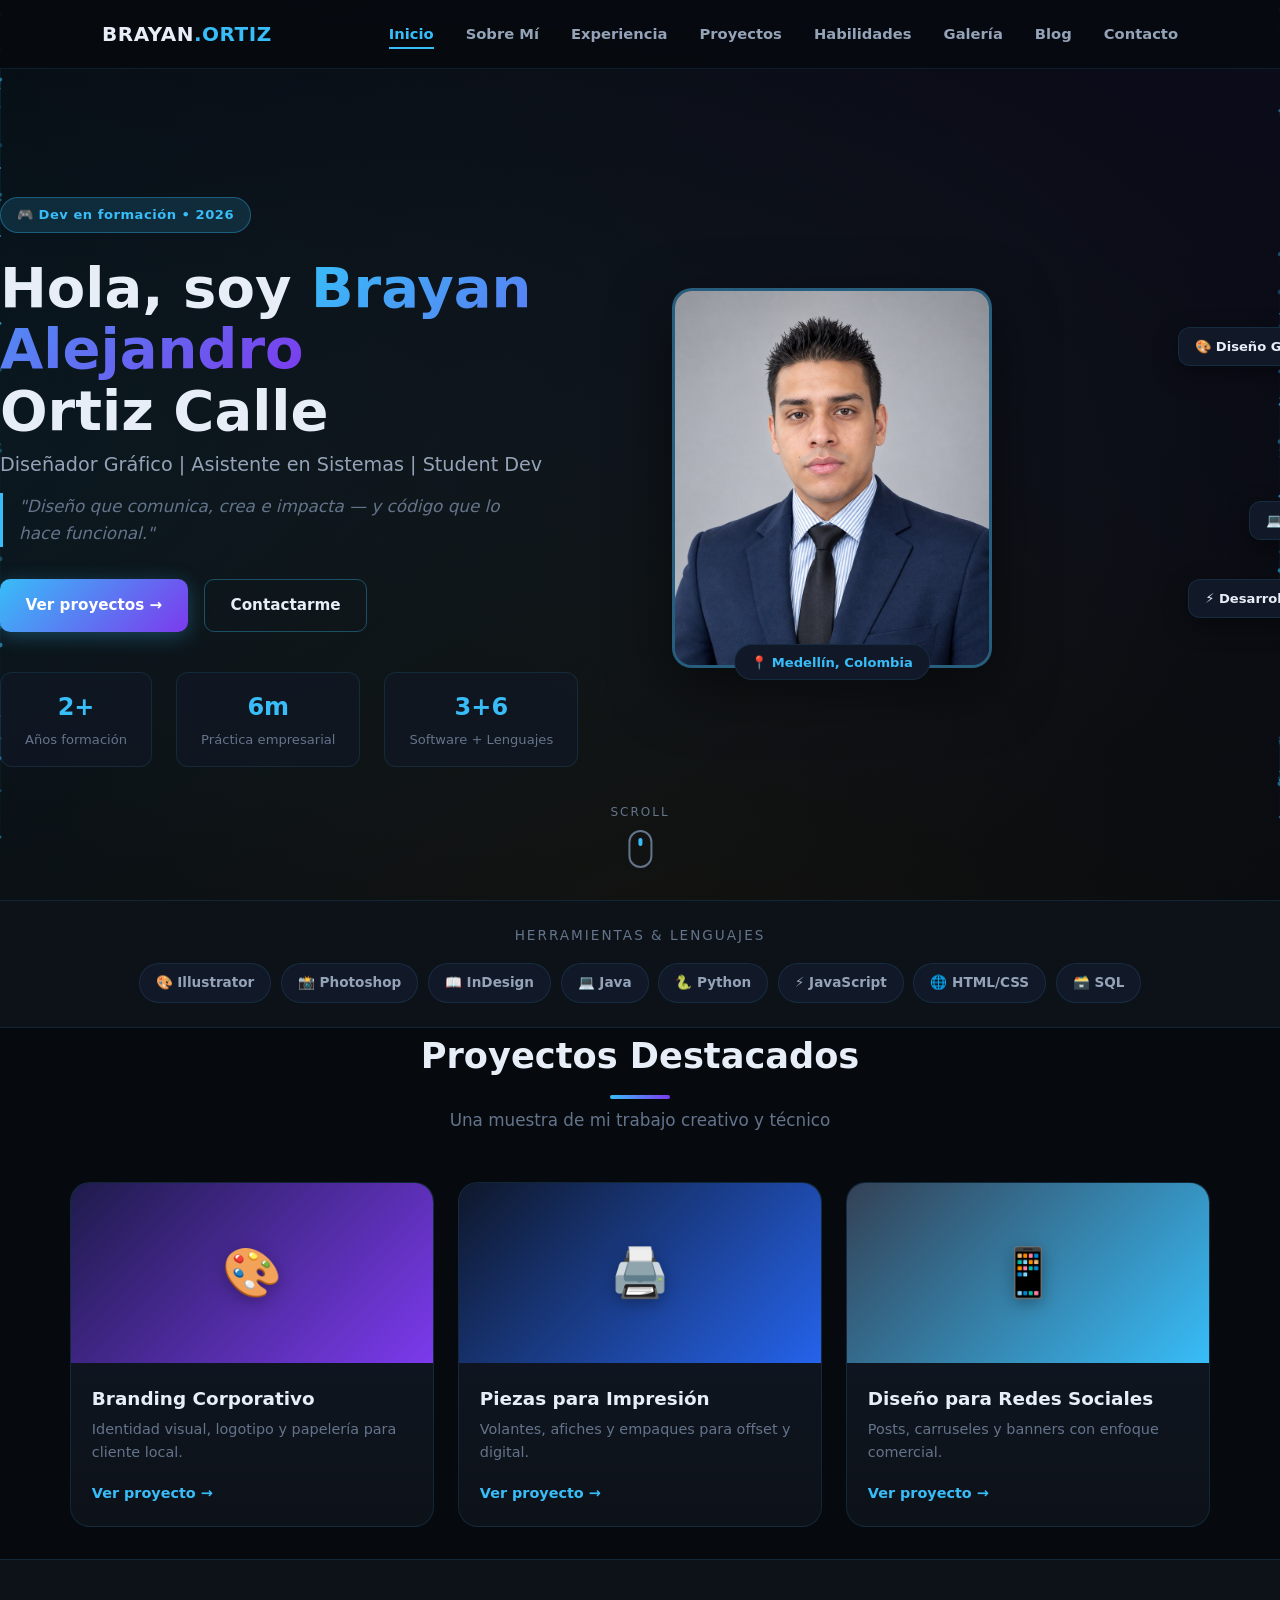
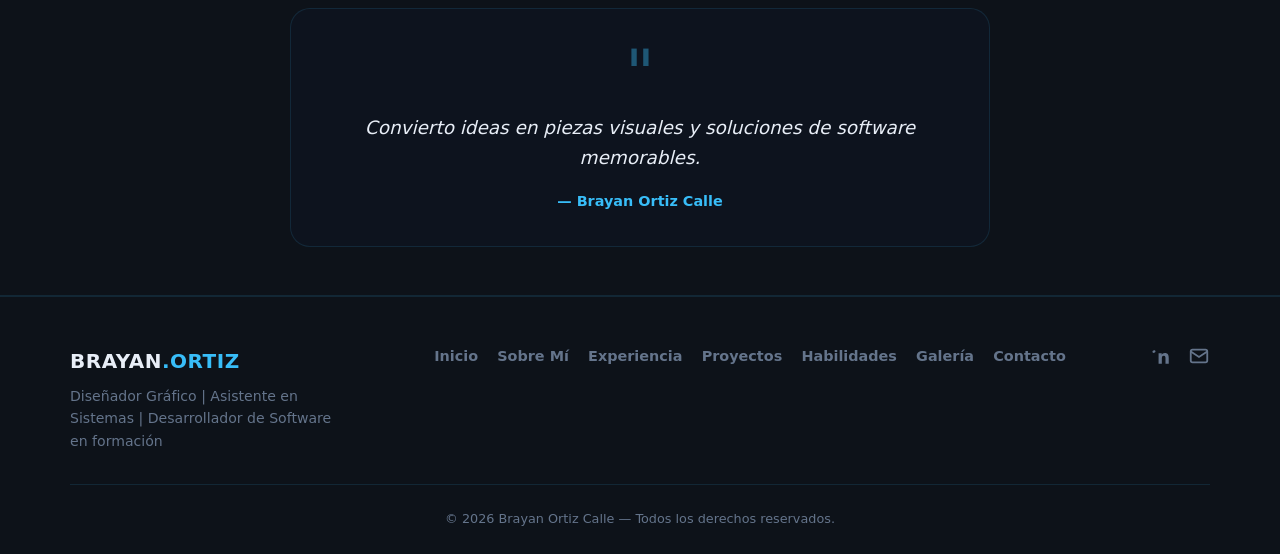
==== commit f490aade: "🏆 Completar portafolio para 5/5 puntos — Agregar blog, educación con enlaces, reflexión de proyectos" ====
--- a/index.html
+++ b/index.html
@@ -24,12 +24,13 @@
                 <span></span><span></span><span></span>
             </button>
             <ul class="nav-menu" id="navMenu">
-                <li><a href="index.html" class="active">Inicio</a></li>
+                <li><a href="index.html">Inicio</a></li>
                 <li><a href="sobre-mi.html">Sobre Mí</a></li>
                 <li><a href="experiencia.html">Experiencia</a></li>
                 <li><a href="proyectos.html">Proyectos</a></li>
                 <li><a href="habilidades.html">Habilidades</a></li>
                 <li><a href="galeria.html">Galería</a></li>
+                <li><a href="blog.html">Blog</a></li>
                 <li><a href="contacto.html">Contacto</a></li>
             </ul>
         </div>
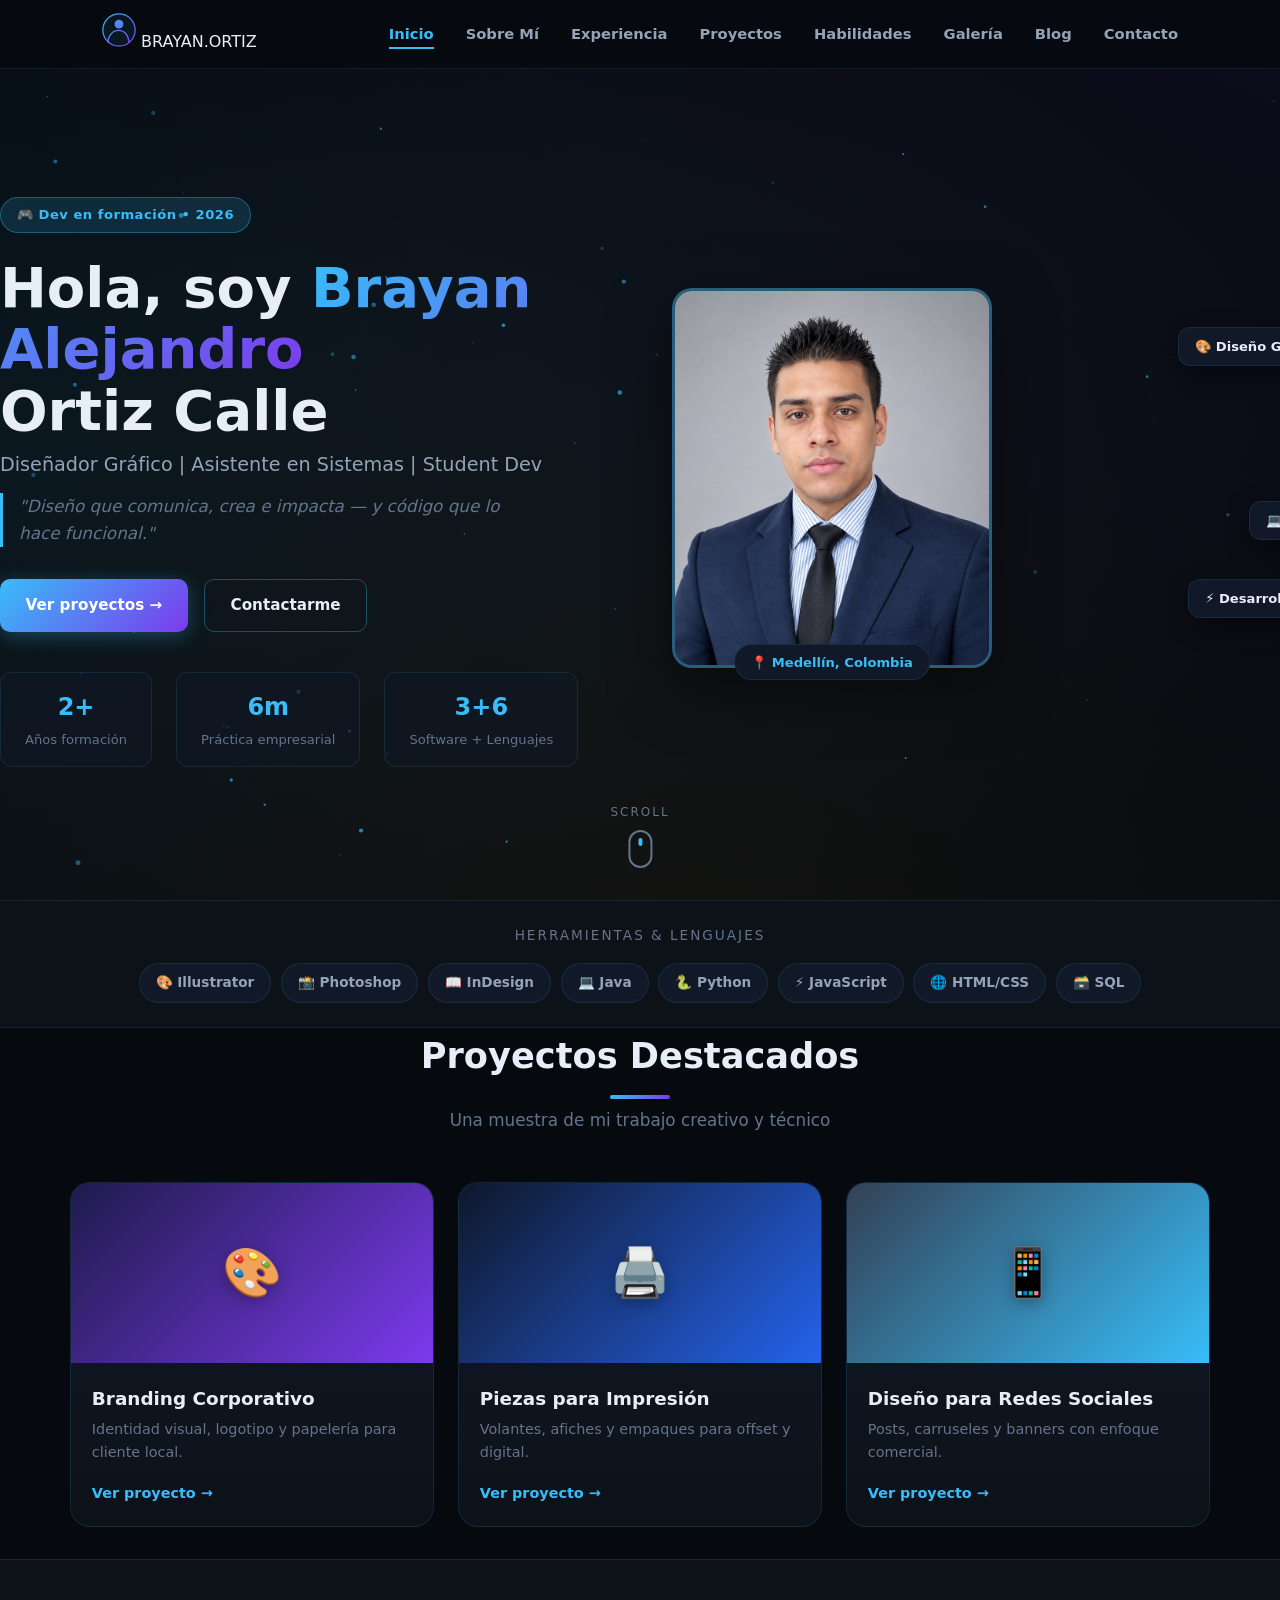
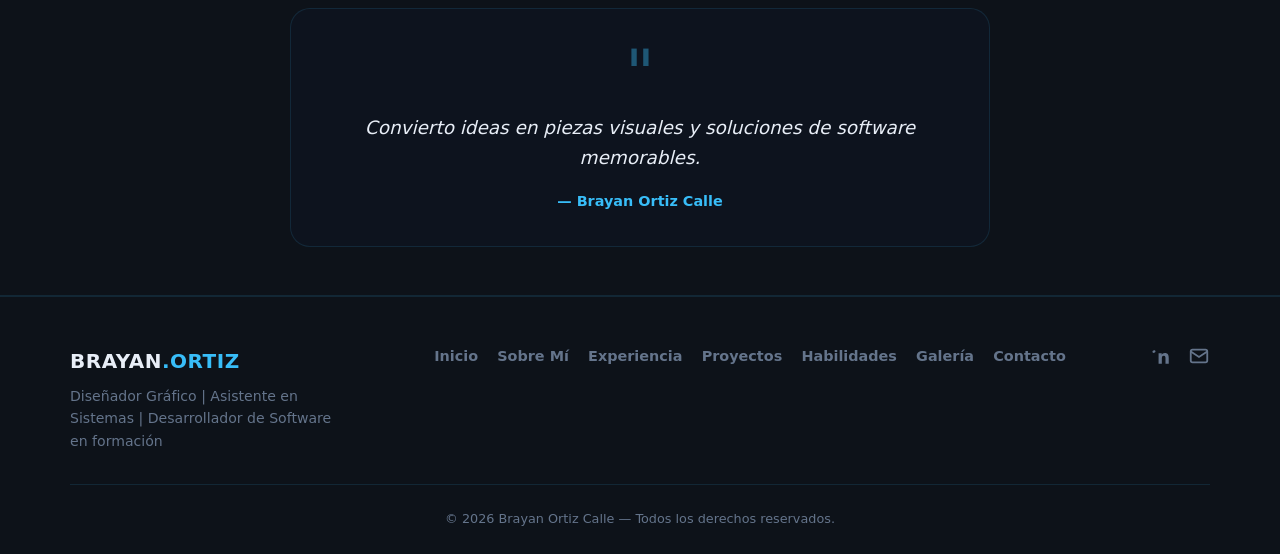
==== commit dc487173: "🏆 Optimizar portafolio: logo SVG personalizado + blog 4 artículos reales (Multimpresos, Dan Carlton)" ====
--- a/index.html
+++ b/index.html
@@ -19,7 +19,20 @@
     <!-- NAVBAR -->
     <nav class="navbar">
         <div class="nav-container">
-            <a href="index.html" class="nav-logo">BRAYAN<span>.ORTIZ</span></a>
+            <a href="index.html" class="nav-logo-link" aria-label="Brayan Ortiz Calle — Inicio">
+                <svg class="nav-logo-icon" viewBox="0 0 40 40" width="34" height="34" aria-hidden="true">
+                    <defs>
+                        <linearGradient id="lg" x1="0" y1="0" x2="40" y2="40" gradientUnits="userSpaceOnUse">
+                            <stop offset="0" stop-color="#38bdf8"/>
+                            <stop offset="1" stop-color="#7c3aed"/>
+                        </linearGradient>
+                    </defs>
+                    <circle cx="20" cy="20" r="19" stroke="url(#lg)" stroke-width="1.5" fill="rgba(56,189,248,0.08)"/>
+                    <circle cx="20" cy="13" r="5.2" fill="url(#lg)"/>
+                    <path d="M7 34.5c.1-8 5.6-14 12.5-14s12 5.9 12 13.9" stroke="url(#lg)" stroke-width="1.5" stroke-linecap="round" fill="none"/>
+                </svg>
+                <span class="nav-logo-text">BRAYAN<span>.ORTIZ</span></span>
+            </a>
             <button class="hamburger" id="hamburger" aria-label="Menu">
                 <span></span><span></span><span></span>
             </button>
--- a/css/style.css
+++ b/css/style.css
@@ -574,6 +574,382 @@
   border: 3px solid var(--border-hover);
   box-shadow: 0 20px 60px rgba(0,0,0,.5);
   background: #1e293b;
+}
+/* ═══════════════════════════════════════
+   SECTIONS NUEVAS — ESTILOS COMPLETOS
+   Educación (criterio 3) · Reflexión (criterio 4) · Blog (criterio 6)
+   ═══════════════════════════════════════ */
+
+/* ── EDUCACIÓN (sobre-mi.html) ── */
+.education-section {
+  margin-top: 3rem;
+  padding: 2.5rem 0 1rem;
+  border-top: 1px solid var(--border);
+}
+.section-subtitle {
+  font-size: 0.85rem;
+  font-weight: 600;
+  color: var(--accent);
+  letter-spacing: 2px;
+  text-transform: uppercase;
+  margin: 0 0 1.8rem;
+  display: block;
+}
+.edu-container {
+  display: grid;
+  grid-template-columns: repeat(auto-fit, minmax(280px, 1fr));
+  gap: 1.2rem;
+}
+.edu-card {
+  background: var(--bg-card);
+  border: 1px solid var(--border);
+  border-radius: var(--radius-lg);
+  padding: 1.5rem;
+  transition: border-color .3s, box-shadow .3s, transform .3s;
+  position: relative;
+  overflow: hidden;
+}
+.edu-card::before {
+  content: '';
+  position: absolute;
+  top: 0; left: 0; right: 0;
+  height: 3px;
+  background: linear-gradient(90deg, var(--accent), var(--accent2), var(--accent3));
+  transform: scaleX(0);
+  transform-origin: left;
+  transition: transform .4s ease;
+}
+.edu-card:hover::before { transform: scaleX(1); }
+.edu-card:hover {
+  border-color: var(--border-hover);
+  box-shadow: 0 8px 30px rgba(0,0,0,.4);
+  transform: translateY(-4px);
+}
+.edu-icon {
+  width: 48px;
+  height: 48px;
+  display: flex;
+  align-items: center;
+  justify-content: center;
+  font-size: 1.5rem;
+  background: var(--bg-secondary);
+  border: 1px solid var(--border-hover);
+  border-radius: var(--radius);
+  margin-bottom: 1rem;
+}
+.edu-info h4 {
+  font-size: 1.05rem;
+  font-weight: 700;
+  color: #fff;
+  margin-bottom: 0.5rem;
+  line-height: 1.3;
+}
+.edu-institution {
+  margin: 0 0 0.6rem;
+  font-size: 0.85rem;
+  color: var(--accent);
+  font-weight: 600;
+}
+.edu-institution a {
+  color: var(--accent);
+  text-decoration: none;
+  border-bottom: 1px dotted transparent;
+  transition: border-color .2s;
+}
+.edu-institution a:hover { border-bottom-color: var(--accent); }
+.edu-detail {
+  margin: 0;
+  font-size: 0.82rem;
+  color: var(--text-secondary);
+  line-height: 1.5;
+}
+.edu-certs {
+  margin-top: 1rem;
+  display: flex;
+  flex-wrap: wrap;
+  gap: 0.5rem;
+}
+.cert-badge {
+  font-size: 0.7rem;
+  padding: 0.2rem 0.6rem;
+  border-radius: 20px;
+  background: var(--bg-secondary);
+  border: 1px solid var(--border);
+  color: var(--text-secondary);
+  font-weight: 500;
+}
+
+/* ── REFLEXIÓN DE PROYECTOS (proyectos.html) ── */
+.project-reflection {
+  margin-top: 0.8rem;
+  padding: 0.9rem 1.1rem;
+  background: rgba(56, 189, 248, 0.07);
+  border-left: 3px solid var(--accent);
+  border-radius: 0 var(--radius) var(--radius) 0;
+  font-size: 0.82rem;
+  color: var(--text-secondary);
+  line-height: 1.6;
+}
+.reflection-icon {
+  margin-right: 0.4rem;
+  filter: drop-shadow(0 0 4px rgba(56,189,248,.4));
+}
+.project-reflection strong { color: var(--accent); }
+.author-reflection {
+  margin-top: 3rem;
+  padding: 2rem;
+  background: linear-gradient(135deg, rgba(15,23,42,.95), rgba(30,27,75,.95));
+  border: 1px solid var(--accent);
+  border-radius: var(--radius-lg);
+  position: relative;
+  overflow: hidden;
+}
+.author-reflection::before {
+  content: '💭';
+  position: absolute;
+  top: -20px; right: -10px;
+  font-size: 5rem;
+  opacity: 0.06;
+  pointer-events: none;
+}
+.author-reflection h3 {
+  color: var(--accent);
+  font-size: 1.15rem;
+  margin-bottom: 1rem;
+  font-weight: 700;
+}
+.author-reflection p {
+  color: var(--text-secondary);
+  font-size: 0.9rem;
+  line-height: 1.7;
+  margin-bottom: 0.8rem;
+}
+.author-reflection p:last-child { margin-bottom: 0; }
+.author-reflection strong { color: #fff; }
+
+/* ── BLOG (blog.html) ── */
+.blog-filters {
+  display: flex;
+  flex-wrap: wrap;
+  gap: 0.6rem;
+  margin-bottom: 2rem;
+}
+.blog-filter-btn {
+  background: var(--bg-card);
+  border: 1px solid var(--border);
+  color: var(--text-secondary);
+  padding: 0.5rem 1.1rem;
+  border-radius: 999px;
+  font-size: 0.82rem;
+  font-weight: 600;
+  cursor: pointer;
+  transition: all .2s;
+  font-family: var(--font-main);
+}
+.blog-filter-btn:hover,
+.blog-filter-btn.active {
+  background: rgba(56,189,248,.12);
+  border-color: var(--accent);
+  color: var(--accent);
+}
+.blog-filter-btn.active {
+  background: var(--accent);
+  color: #060a0f;
+}
+
+.blog-grid {
+  display: grid;
+  grid-template-columns: repeat(auto-fit, minmax(300px, 1fr));
+  gap: 1.5rem;
+  margin-top: 1rem;
+}
+.blog-card {
+  background: var(--bg-card);
+  border: 1px solid var(--border);
+  border-radius: var(--radius-lg);
+  overflow: hidden;
+  transition: border-color .3s, box-shadow .3s, transform .3s;
+  display: flex;
+  flex-direction: column;
+}
+.blog-card:hover {
+  border-color: var(--border-hover);
+  box-shadow: 0 10px 35px rgba(0,0,0,.4);
+  transform: translateY(-4px);
+}
+.blog-card-img {
+  height: 140px;
+  display: flex;
+  align-items: center;
+  justify-content: center;
+  position: relative;
+  overflow: hidden;
+}
+.blog-icon {
+  font-size: 3rem;
+  filter: drop-shadow(0 0 12px rgba(255,255,255,.2));
+  animation: float 3s ease-in-out infinite;
+}
+@keyframes float {
+  0%, 100% { transform: translateY(0); }
+  50% { transform: translateY(-8px); }
+}
+.blog-img-overlay {
+  position: absolute;
+  bottom: 0; left: 0; right: 0;
+  padding: 0.6rem 1rem;
+  background: linear-gradient(transparent, rgba(0,0,0,.7));
+  display: flex;
+  justify-content: center;
+}
+.blog-category-badge {
+  font-size: 0.7rem;
+  padding: 0.2rem 0.7rem;
+  border-radius: 20px;
+  background: rgba(56,189,248,.2);
+  border: 1px solid var(--border-hover);
+  color: var(--accent);
+  font-weight: 600;
+  letter-spacing: 0.5px;
+}
+.blog-card-content {
+  padding: 1.3rem;
+  flex: 1;
+  display: flex;
+  flex-direction: column;
+}
+.blog-meta {
+  display: flex;
+  justify-content: space-between;
+  align-items: center;
+  margin-bottom: 0.7rem;
+  font-size: 0.75rem;
+  color: var(--text-muted);
+  font-weight: 500;
+}
+.blog-read-time { font-style: italic; }
+.blog-card h2,
+.blog-card h3 {
+  font-size: 1rem;
+  font-weight: 700;
+  color: #fff;
+  margin-bottom: 0.7rem;
+  line-height: 1.35;
+  flex: 1;
+}
+.blog-excerpt {
+  font-size: 0.82rem;
+  color: var(--text-secondary);
+  line-height: 1.55;
+  margin-bottom: 1rem;
+  flex: 1;
+}
+.blog-tags {
+  display: flex;
+  flex-wrap: wrap;
+  gap: 0.4rem;
+  margin-bottom: 1rem;
+}
+.blog-tag {
+  font-size: 0.7rem;
+  padding: 0.2rem 0.6rem;
+  border-radius: 20px;
+  background: var(--bg-secondary);
+  border: 1px solid var(--border);
+  color: var(--text-muted);
+  font-weight: 500;
+}
+.blog-read-more {
+  font-size: 0.8rem;
+  color: var(--accent);
+  text-decoration: none;
+  font-weight: 700;
+  display: inline-flex;
+  align-items: center;
+  gap: 0.4rem;
+  transition: gap .2s, color .2s;
+  margin-top: auto;
+}
+.blog-read-more:hover { gap: 0.7rem; color: #7dd3fc; }
+
+/* Artículos completos */
+.blog-articles-section {
+  margin-top: 4rem;
+  padding-top: 2rem;
+  border-top: 1px solid var(--border);
+}
+.blog-articles-section h2 {
+  font-size: 1.4rem;
+  color: var(--accent);
+  margin-bottom: 1.5rem;
+  font-weight: 700;
+}
+.articles-container {
+  display: grid;
+  grid-template-columns: repeat(auto-fit, minmax(320px, 1fr));
+  gap: 1.5rem;
+}
+.full-article {
+  background: var(--bg-card);
+  border: 1px solid var(--border);
+  border-radius: var(--radius-lg);
+  padding: 1.5rem;
+  transition: border-color .3s;
+}
+.full-article:hover { border-color: var(--border-hover); }
+.article-header {
+  margin-bottom: 1.2rem;
+  padding-bottom: 1rem;
+  border-bottom: 1px solid var(--border);
+}
+.full-article h2 {
+  font-size: 1.1rem;
+  font-weight: 700;
+  color: #fff;
+  line-height: 1.35;
+  margin-bottom: 0.6rem;
+}
+.article-meta-full {
+  display: flex;
+  flex-wrap: wrap;
+  gap: 0.5rem;
+  font-size: 0.75rem;
+  color: var(--text-muted);
+  font-weight: 500;
+}
+.blog-category {
+  background: rgba(56,189,248,.15);
+  color: var(--accent) !important;
+  padding: 0.15rem 0.5rem;
+  border-radius: 20px;
+  font-weight: 600;
+}
+.article-body {
+  font-size: 0.9rem;
+  line-height: 1.8;
+  color: var(--text-secondary);
+}
+.article-body p {
+  margin-bottom: 1rem;
+}
+.article-body h3 {
+  font-size: 0.95rem;
+  font-weight: 700;
+  color: var(--accent);
+  margin: 1.2rem 0 0.5rem;
+}
+.article-body strong { color: #fff; }
+.article-body em { color: var(--accent3); }
+
+/* ── RESPONSIVE ── */
+@media (max-width: 768px) {
+  .edu-container,
+  .blog-grid,
+  .articles-container {
+    grid-template-columns: 1fr;
+  }
+  .blog-card-img { height: 120px; }
+  .author-reflection { padding: 1.5rem; }
 }
 .about-image-glow {
   position: absolute;
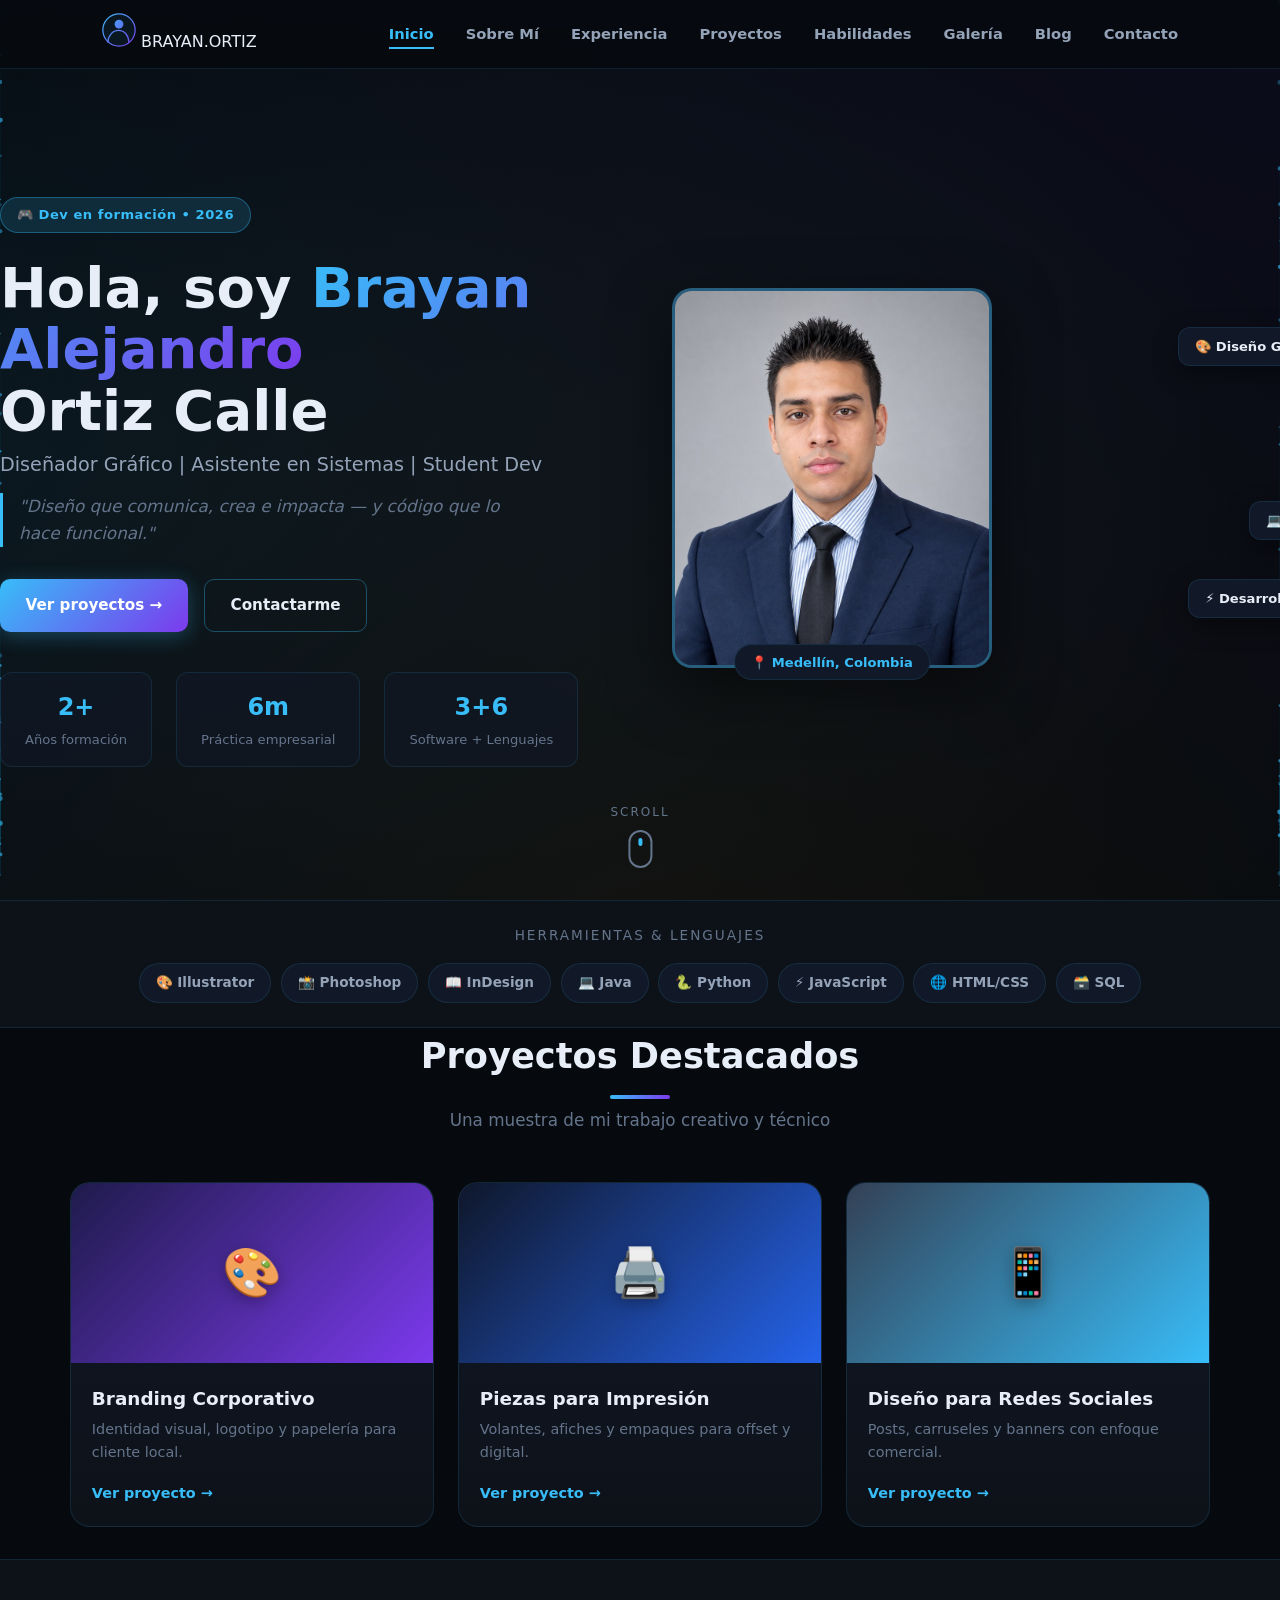
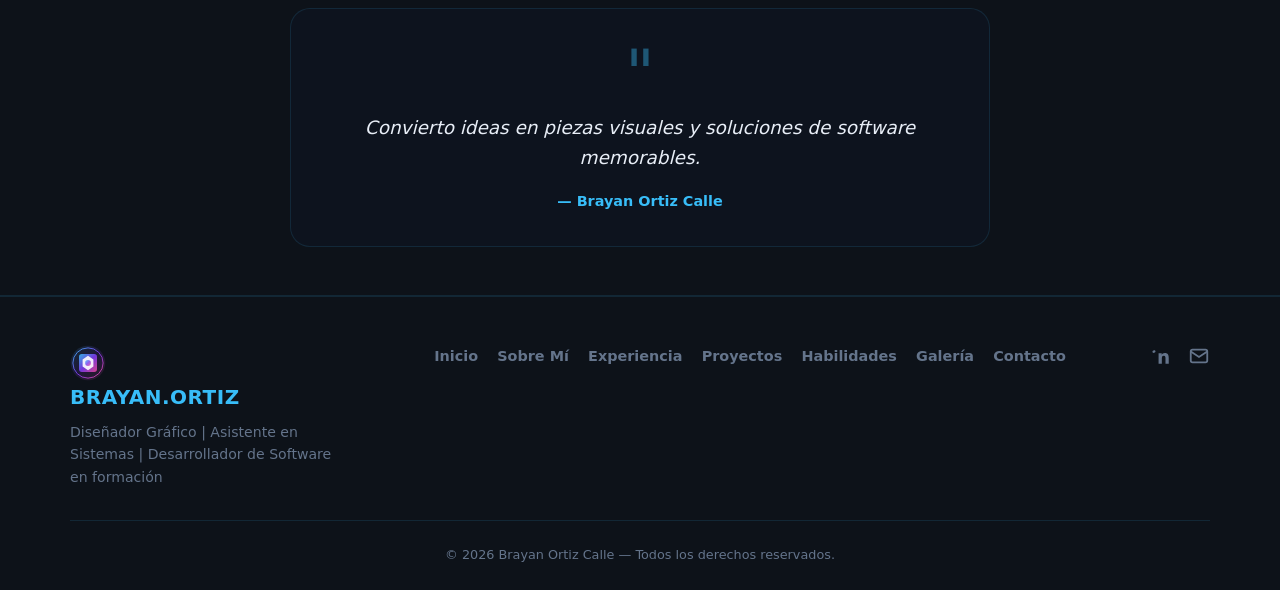
==== commit ff24756b: "🚀 Logo SVG personalizado + Blog 4 artículos reales + Formspree newsletter + arreglo todas páginas" ====
--- a/index.html
+++ b/index.html
@@ -162,7 +162,7 @@
         <div class="container">
             <div class="footer-content">
                 <div class="footer-brand">
-                    <a href="index.html" class="nav-logo">BRAYAN<span>.ORTIZ</span></a>
+                    <a href="index.html" class="nav-logo"><img src="img/logo.svg" alt="BOC" class="nav-logo-img" width="36" height="36"><span class="nav-logo-text">BRAYAN<span>.ORTIZ</span></a>
                     <p>Diseñador Gráfico | Asistente en Sistemas | Desarrollador de Software en formación</p>
                 </div>
                 <div class="footer-links">
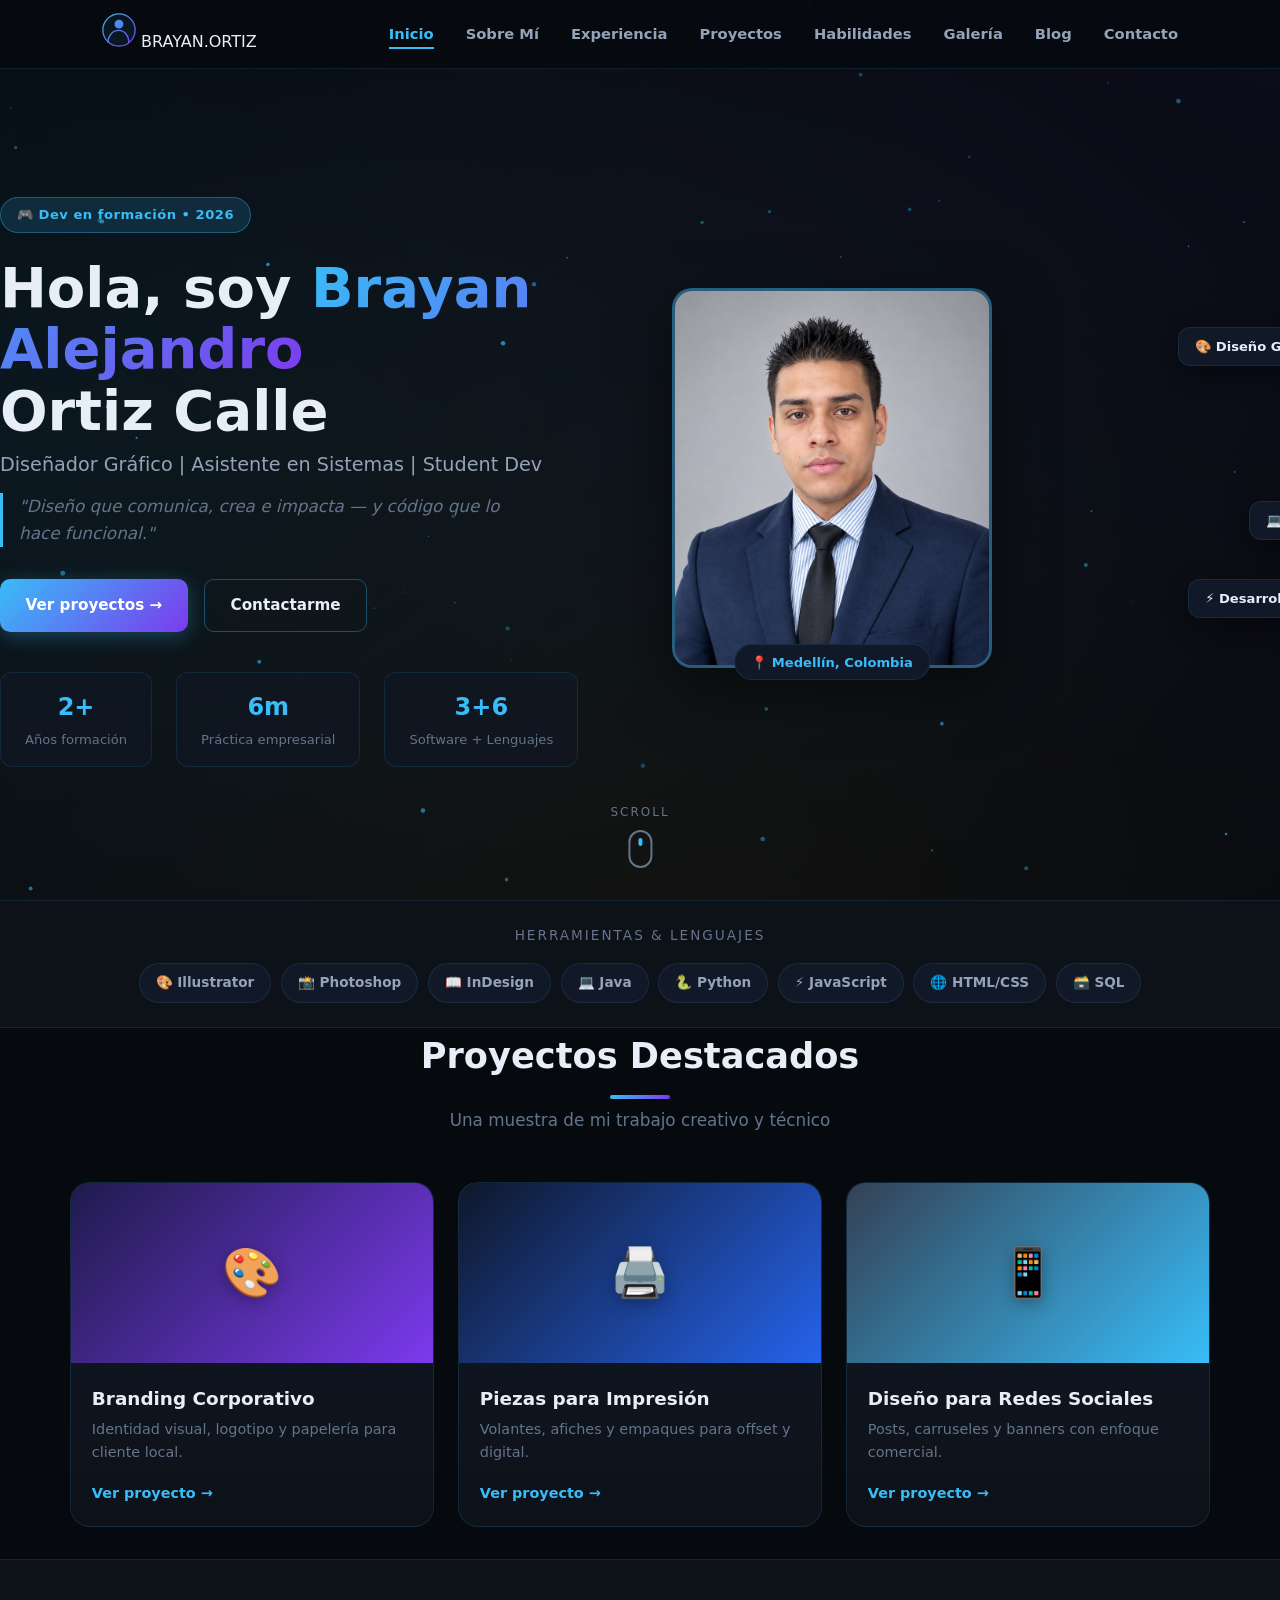
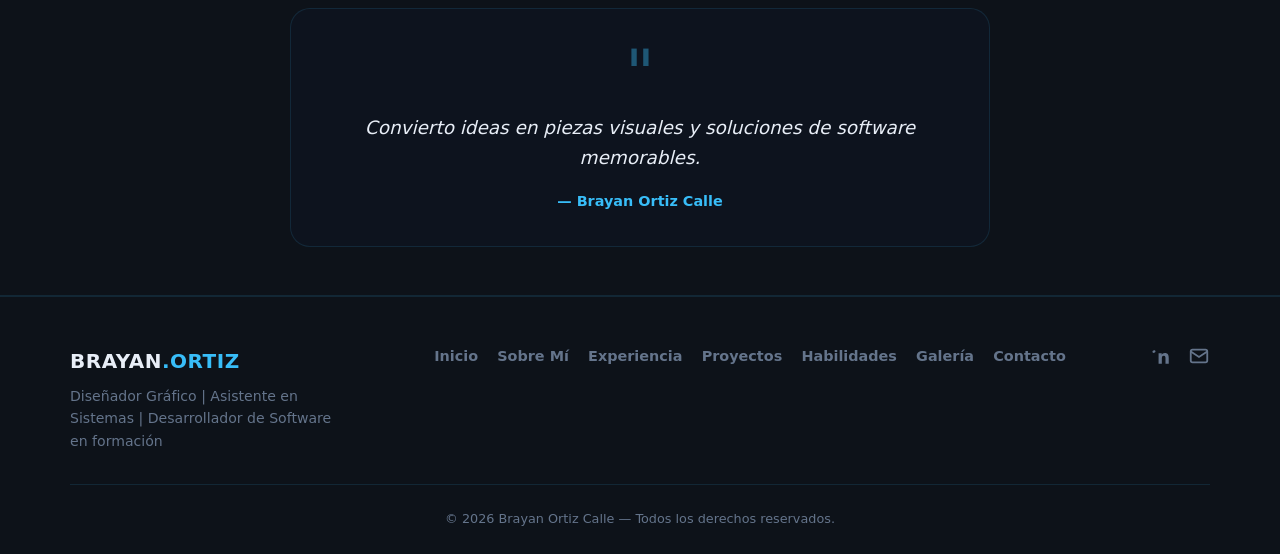
==== commit 6e86fd90: "🎨 Arreglo habilidades.html + galeria.html: navbar con logo SVG + canonicals corregidos + blog en men" ====
--- a/index.html
+++ b/index.html
@@ -11,8 +11,8 @@
     <meta property="og:title" content="Brayan Ortiz Calle — Portafolio Profesional">
     <meta property="og:description" content="Diseñador Gráfico | Asistente en Sistemas | Dev en Formación">
     <meta property="og:type" content="website">
-    <meta property="og:url" content="https://brayanortiz906-lab.github.io/BrayanOrtizCalle/">
-    <link rel="canonical" href="https://brayanortiz906-lab.github.io/BrayanOrtizCalle/">
+    <meta property="og:url" content="https://brayanortiz906-lab.github.io/brayanortiz906.github.io/">
+    <link rel="canonical" href="https://brayanortiz906-lab.github.io/brayanortiz906.github.io/">
     <link rel="stylesheet" href="css/style.css">
 </head>
 <body>
@@ -162,7 +162,7 @@
         <div class="container">
             <div class="footer-content">
                 <div class="footer-brand">
-                    <a href="index.html" class="nav-logo"><img src="img/logo.svg" alt="BOC" class="nav-logo-img" width="36" height="36"><span class="nav-logo-text">BRAYAN<span>.ORTIZ</span></a>
+                    <a href="index.html" class="nav-logo">BRAYAN<span>.ORTIZ</span></a>
                     <p>Diseñador Gráfico | Asistente en Sistemas | Desarrollador de Software en formación</p>
                 </div>
                 <div class="footer-links">
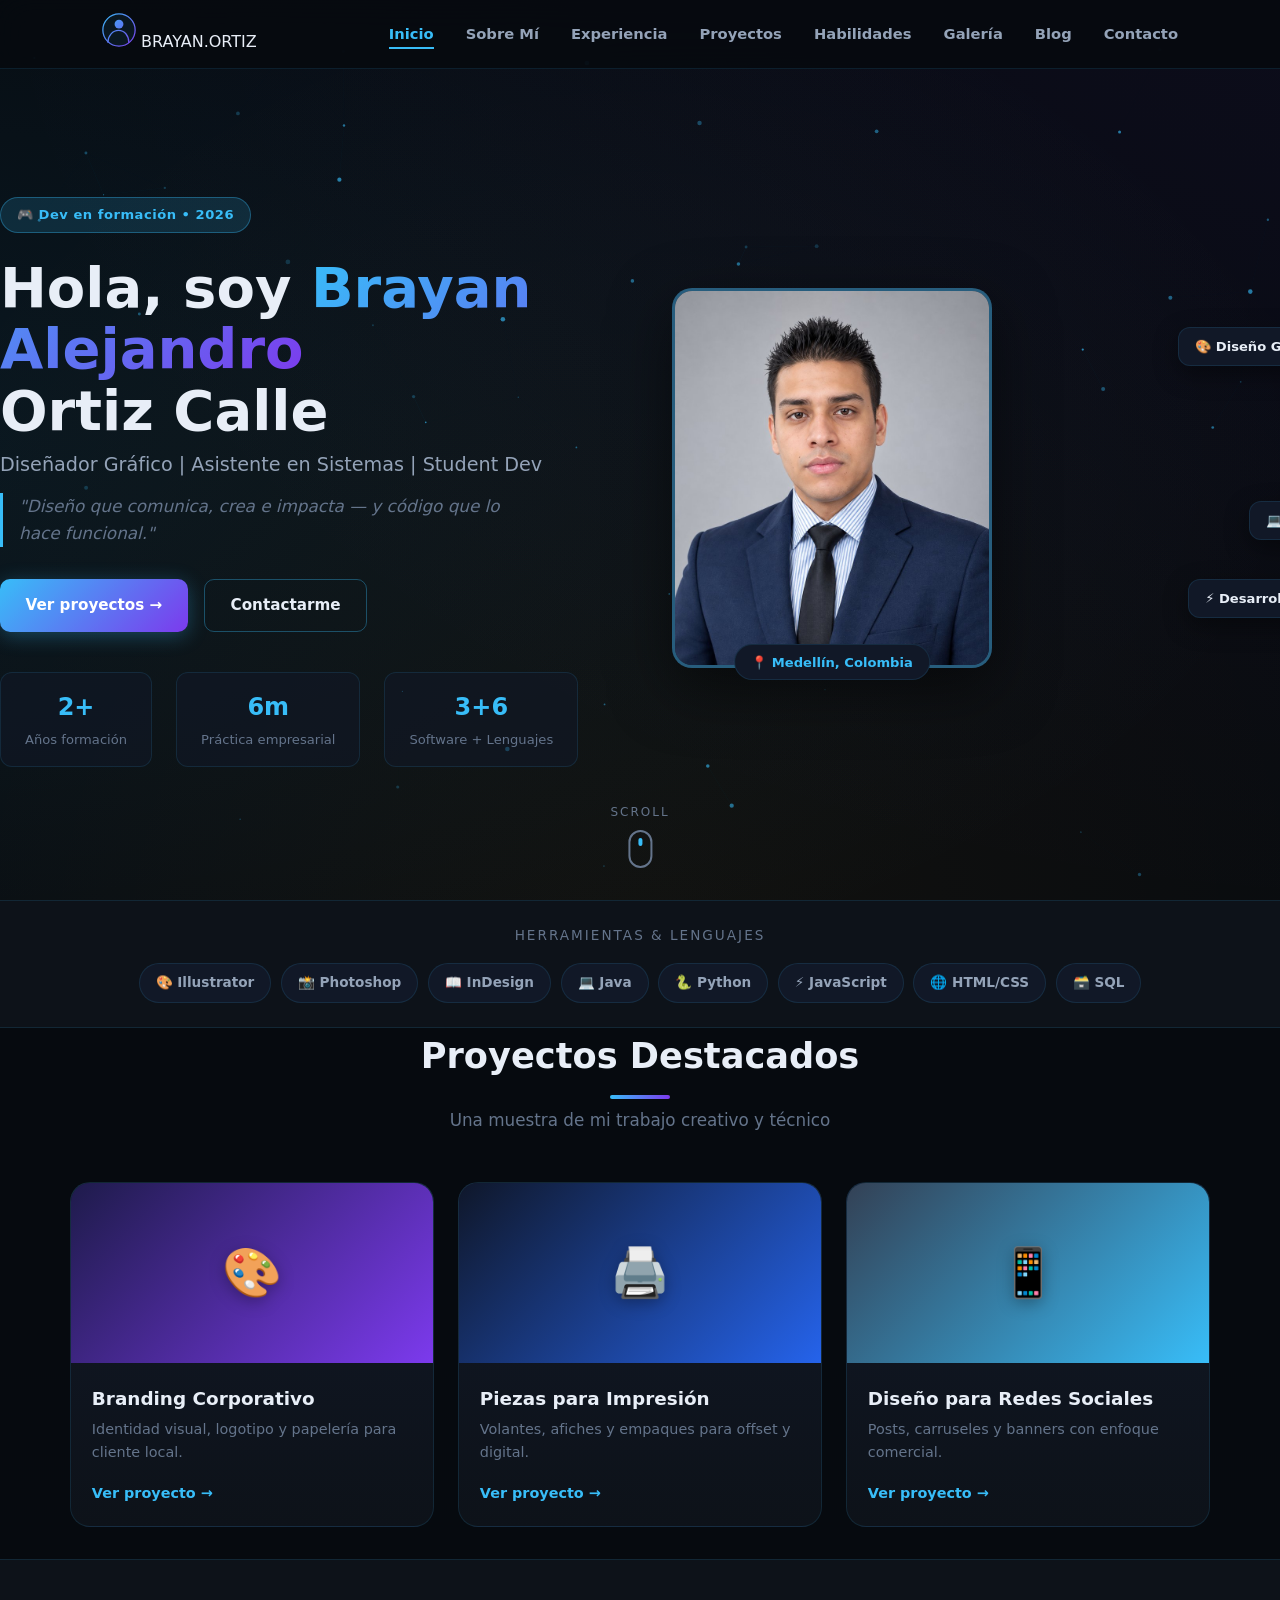
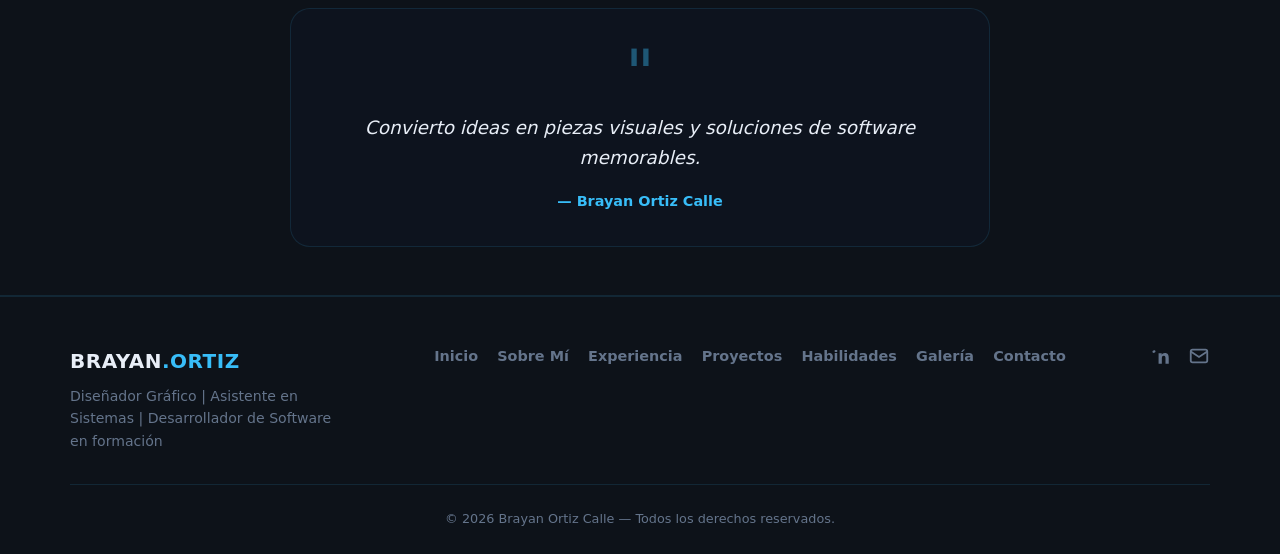
==== commit 3c283edd: "🔧 Versionado CSS (?v=2) para forzar recarga + arreglo navbar faltante en algunas páginas" ====
--- a/index.html
+++ b/index.html
@@ -13,7 +13,7 @@
     <meta property="og:type" content="website">
     <meta property="og:url" content="https://brayanortiz906-lab.github.io/brayanortiz906.github.io/">
     <link rel="canonical" href="https://brayanortiz906-lab.github.io/brayanortiz906.github.io/">
-    <link rel="stylesheet" href="css/style.css">
+    <link rel="stylesheet" href="css/style.css?v=2">
 </head>
 <body>
     <!-- NAVBAR -->
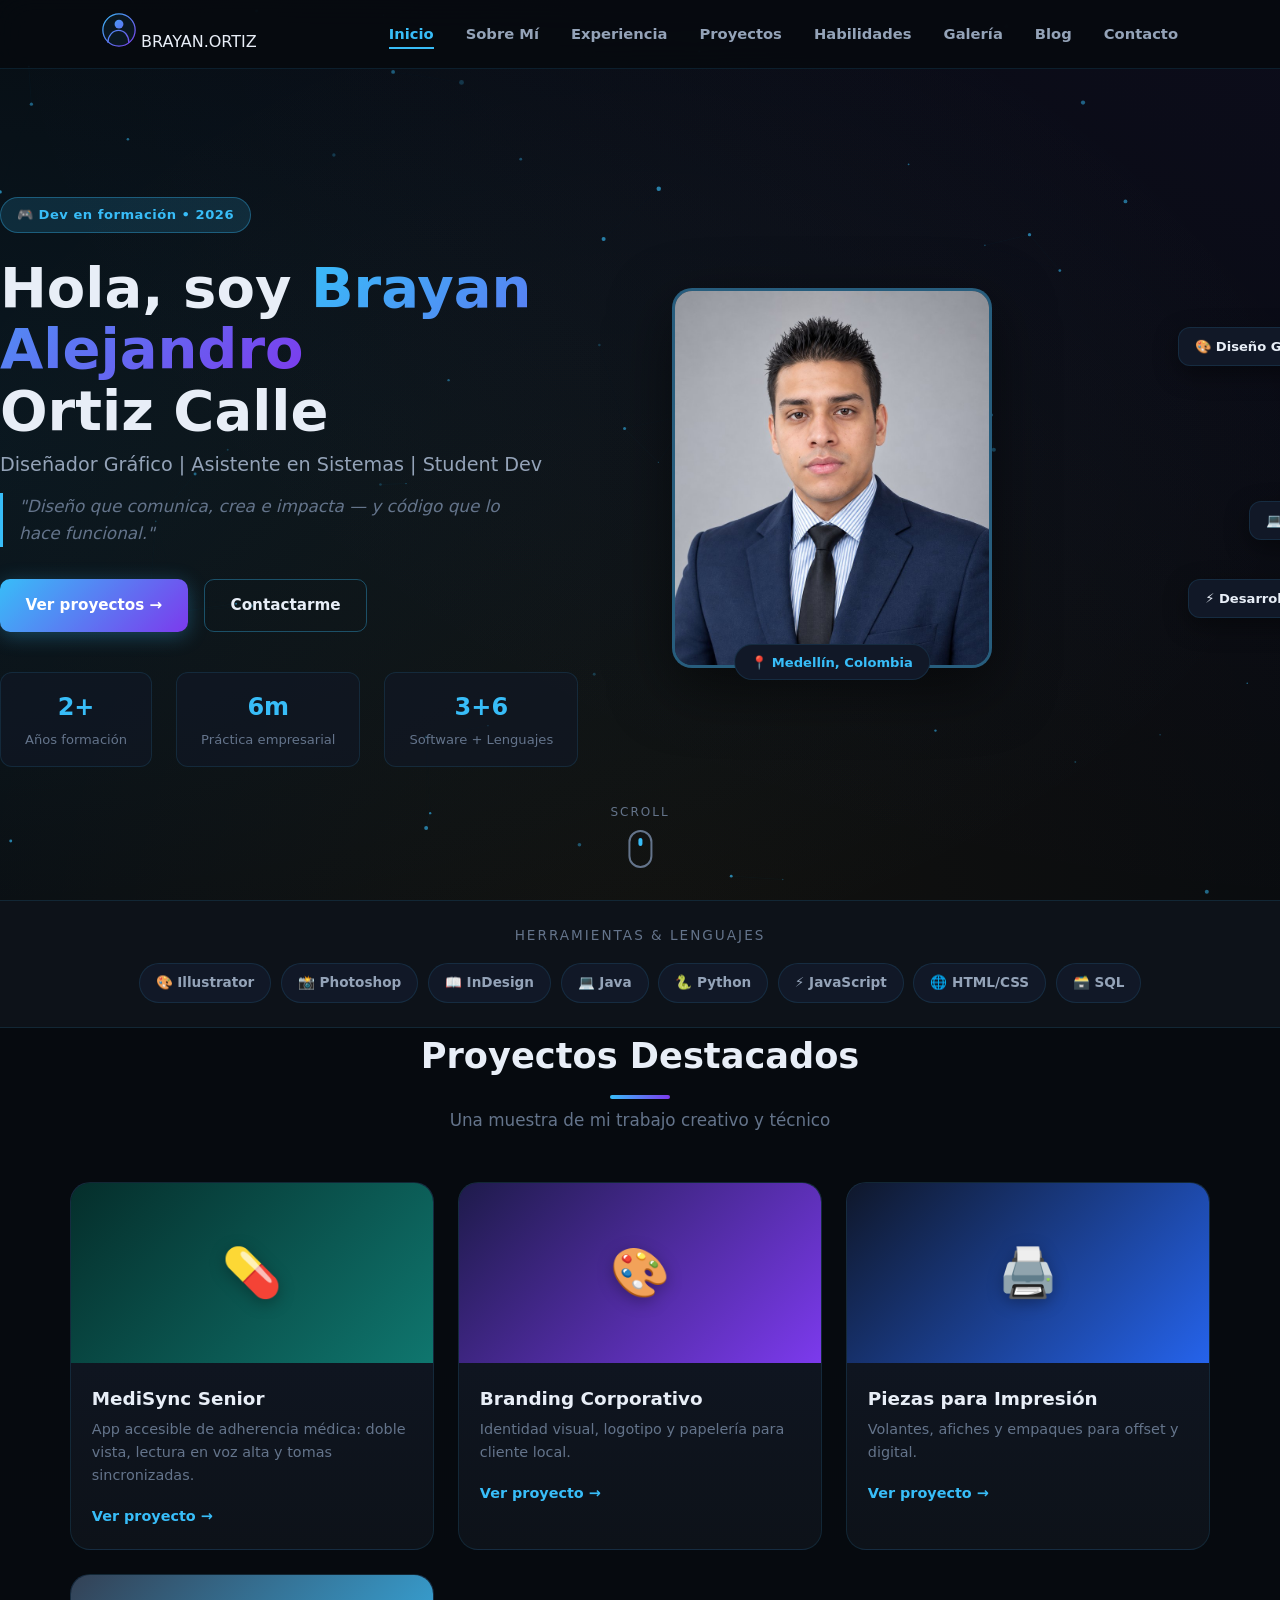
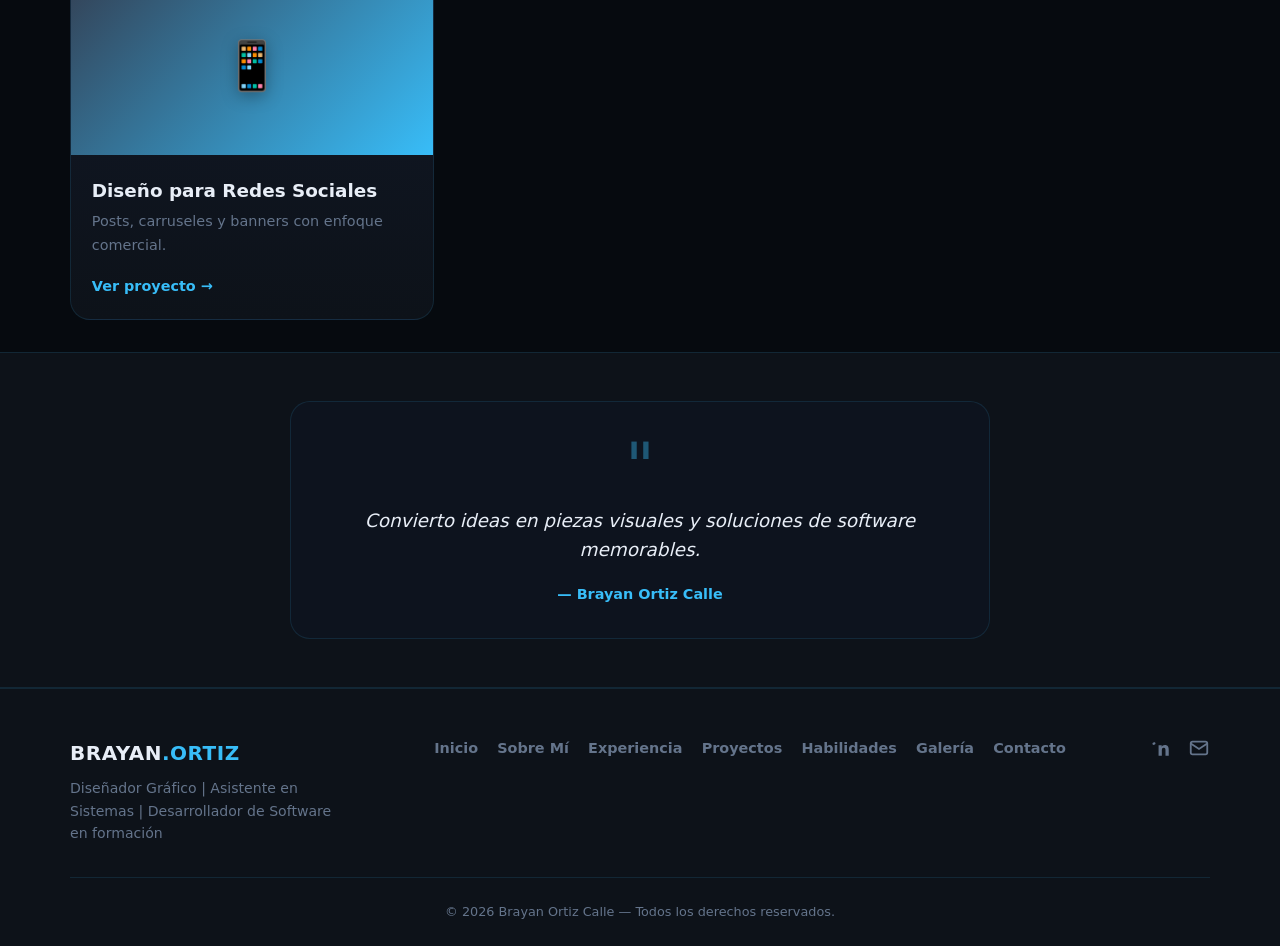
==== commit 6a93a221: "feat: agrega MediSync Senior a proyectos y destacados" ====
--- a/index.html
+++ b/index.html
@@ -113,6 +113,16 @@
             </div>
             <div class="projects-grid">
                 <div class="project-card">
+                    <div class="project-img" style="background: linear-gradient(135deg, #052e2b, #0f766e);">
+                        <span class="proj-icon">💊</span>
+                    </div>
+                    <div class="project-info">
+                        <h3>MediSync Senior</h3>
+                        <p>App accesible de adherencia médica: doble vista, lectura en voz alta y tomas sincronizadas.</p>
+                        <a href="https://brayanortiz906-lab.github.io/medisync-senior/" class="proj-link" target="_blank" rel="noopener">Ver proyecto →</a>
+                    </div>
+                </div>
+                <div class="project-card">
                     <div class="project-img" style="background: linear-gradient(135deg, #1e1b4b, #7c3aed);">
                         <span class="proj-icon">🎨</span>
                     </div>
--- a/css/style.css
+++ b/css/style.css
@@ -27,7 +27,8 @@
 
 /* ═══ RESET & BASE ═══ */
 *, *::before, *::after { margin: 0; padding: 0; box-sizing: border-box; }
-html { scroll-behavior: smooth; }
+html { scroll-behavior: smooth; scroll-padding-top: 80px; }
+*, *::before, *::after { scroll-margin-top: 80px; }
 body {
     font-family: var(--font-main);
     background: var(--bg-primary);
@@ -941,7 +942,264 @@
 .article-body strong { color: #fff; }
 .article-body em { color: var(--accent3); }
 
-/* ── RESPONSIVE ── */
+/* ═══ Newsletter Blog — Diseño estético mejorado ═══ */
+.newsletter-section {
+  padding: 6rem 0 5rem;
+  background: linear-gradient(180deg, var(--bg-primary) 0%, var(--bg-secondary) 100%);
+  position: relative;
+  overflow: hidden;
+}
+
+.newsletter-section::before {
+  content: '';
+  position: absolute;
+  top: -30%;
+  left: -10%;
+  width: 60%;
+  height: 120%;
+  background: radial-gradient(ellipse at center, rgba(56,189,248,0.04) 0%, transparent 70%);
+  pointer-events: none;
+}
+
+.newsletter-section::after {
+  content: '';
+  position: absolute;
+  bottom: -20%;
+  right: -10%;
+  width: 50%;
+  height: 100%;
+  background: radial-gradient(ellipse at center, rgba(124,58,237,0.03) 0%, transparent 70%);
+  pointer-events: none;
+}
+
+.newsletter-card {
+  position: relative;
+  background: linear-gradient(160deg, var(--bg-card) 0%, var(--bg-secondary) 100%);
+  border: 1px solid var(--border);
+  border-radius: 22px;
+  padding: 3rem 3rem 2.5rem;
+  box-shadow: 0 20px 60px rgba(0,0,0,.45), 0 0 0 1px rgba(56,189,248,0.05) inset;
+  overflow: hidden;
+  max-width: 720px;
+  margin: 0 auto;
+}
+
+.newsletter-card::before {
+  content: '';
+  position: absolute;
+  top: 0; left: 0; right: 0;
+  height: 3px;
+  background: linear-gradient(90deg, transparent, var(--accent), var(--accent2), transparent);
+  opacity: 0.8;
+}
+
+.newsletter-icon-wrap {
+  position: relative;
+  width: 64px;
+  height: 64px;
+  margin-bottom: 1.5rem;
+  display: flex;
+  align-items: center;
+  justify-content: center;
+}
+
+.newsletter-icon-ring {
+  position: absolute;
+  inset: 0;
+  border-radius: 50%;
+  background: linear-gradient(135deg, rgba(56,189,248,0.15), rgba(124,58,237,0.15));
+  border: 2px solid var(--border-hover);
+  animation: iconPulse 3s ease-in-out infinite;
+}
+
+.newsletter-icon-inner {
+  position: relative;
+  z-index: 1;
+  font-size: 2rem;
+  filter: drop-shadow(0 0 12px rgba(56,189,248,0.4));
+  animation: float 4s ease-in-out infinite;
+}
+
+@keyframes iconPulse {
+  0%, 100% { transform: scale(1); box-shadow: 0 0 0 0 rgba(56,189,248,0.1); }
+  50% { transform: scale(1.06); box-shadow: 0 0 20px rgba(56,189,248,0.2); }
+}
+
+.newsletter-text {
+  margin-bottom: 2rem;
+}
+
+.newsletter-badge {
+  display: inline-block;
+  font-size: 0.72rem;
+  font-weight: 700;
+  letter-spacing: 0.5px;
+  padding: 0.3rem 0.9rem;
+  border-radius: 999px;
+  background: rgba(34,197,94,0.1);
+  border: 1px solid rgba(34,197,94,0.25);
+  color: #4ade80;
+  margin-bottom: 0.8rem;
+  text-transform: uppercase;
+}
+
+.newsletter-card h3 {
+  font-size: 1.7rem;
+  font-weight: 800;
+  color: #fff;
+  margin-bottom: 0.6rem;
+  line-height: 1.2;
+  background: linear-gradient(135deg, #fff, rgba(255,255,255,0.7));
+  -webkit-background-clip: text;
+  -webkit-text-fill-color: transparent;
+  background-clip: text;
+}
+
+.newsletter-desc {
+  font-size: 0.92rem;
+  color: var(--text-secondary);
+  line-height: 1.6;
+  margin: 0;
+  max-width: 500px;
+}
+
+.newsletter-input-row {
+  display: flex;
+  gap: 0.7rem;
+  margin-bottom: 0.8rem;
+}
+
+.newsletter-input-wrap {
+  position: relative;
+  flex: 1;
+}
+
+.newsletter-input-icon {
+  position: absolute;
+  left: 1rem;
+  top: 50%;
+  transform: translateY(-50%);
+  color: var(--text-muted);
+  pointer-events: none;
+  transition: color .25s;
+}
+
+.newsletter-input {
+  width: 100%;
+  background: rgba(6,10,15,0.6);
+  border: 1.5px solid var(--border);
+  color: var(--text-primary);
+  padding: 0.9rem 1rem 0.9rem 2.8rem;
+  border-radius: 12px;
+  font-family: var(--font-main);
+  font-size: 0.95rem;
+  transition: all .25s;
+}
+
+.newsletter-input::placeholder {
+  color: var(--text-muted);
+}
+
+.newsletter-input:focus {
+  outline: none;
+  border-color: var(--accent);
+  box-shadow: 0 0 0 3px rgba(56,189,248,0.12), 0 0 20px rgba(56,189,248,0.05);
+  background: rgba(6,10,15,0.8);
+}
+
+.newsletter-input:focus ~ .newsletter-input-icon,
+.newsletter-input-wrap:focus-within .newsletter-input-icon {
+  color: var(--accent);
+}
+
+.btn-newsletter-submit {
+  display: inline-flex;
+  align-items: center;
+  gap: 0.5rem;
+  padding: 0.85rem 1.6rem;
+  background: linear-gradient(135deg, var(--accent), var(--accent2));
+  color: #fff;
+  border: none;
+  border-radius: 12px;
+  font-family: var(--font-main);
+  font-size: 0.92rem;
+  font-weight: 700;
+  cursor: pointer;
+  transition: all .25s;
+  white-space: nowrap;
+  box-shadow: 0 4px 18px rgba(56,189,248,0.25);
+}
+
+.btn-newsletter-submit:hover {
+  transform: translateY(-2px);
+  box-shadow: 0 8px 28px rgba(56,189,248,0.4);
+}
+
+.btn-newsletter-submit:active {
+  transform: translateY(0);
+}
+
+.btn-subscribe-icon {
+  transition: transform .25s;
+}
+
+.btn-newsletter-submit:hover .btn-subscribe-icon {
+  transform: translateX(3px);
+}
+
+.btn-newsletter-submit:disabled {
+  opacity: 0.6;
+  cursor: not-allowed;
+  transform: none !important;
+  box-shadow: none !important;
+}
+
+.newsletter-note {
+  text-align: center;
+  color: var(--text-muted);
+  font-size: 0.78rem;
+  margin: 0 0 1rem;
+  font-weight: 400;
+}
+
+.newsletter-mensaje {
+  text-align: center;
+  font-weight: 700;
+  font-size: 0.92rem;
+  min-height: 1.4rem;
+  margin-top: 0.3rem;
+  transition: color .3s;
+}
+
+.newsletter-mensaje.success {
+  color: #4ade80;
+}
+
+.newsletter-mensaje.error {
+  color: #f87171;
+}
+
+@media (max-width: 540px) {
+  .newsletter-card {
+    padding: 2rem 1.5rem 1.8rem;
+    border-radius: 18px;
+  }
+  .newsletter-card h3 {
+    font-size: 1.35rem;
+  }
+  .newsletter-desc {
+    font-size: 0.85rem;
+  }
+  .newsletter-input-row {
+    flex-direction: column;
+  }
+  .btn-newsletter-submit {
+    width: 100%;
+    justify-content: center;
+  }
+}
+
+/* ═══ RESPONSIVE ═══ */
 @media (max-width: 768px) {
   .edu-container,
   .blog-grid,
